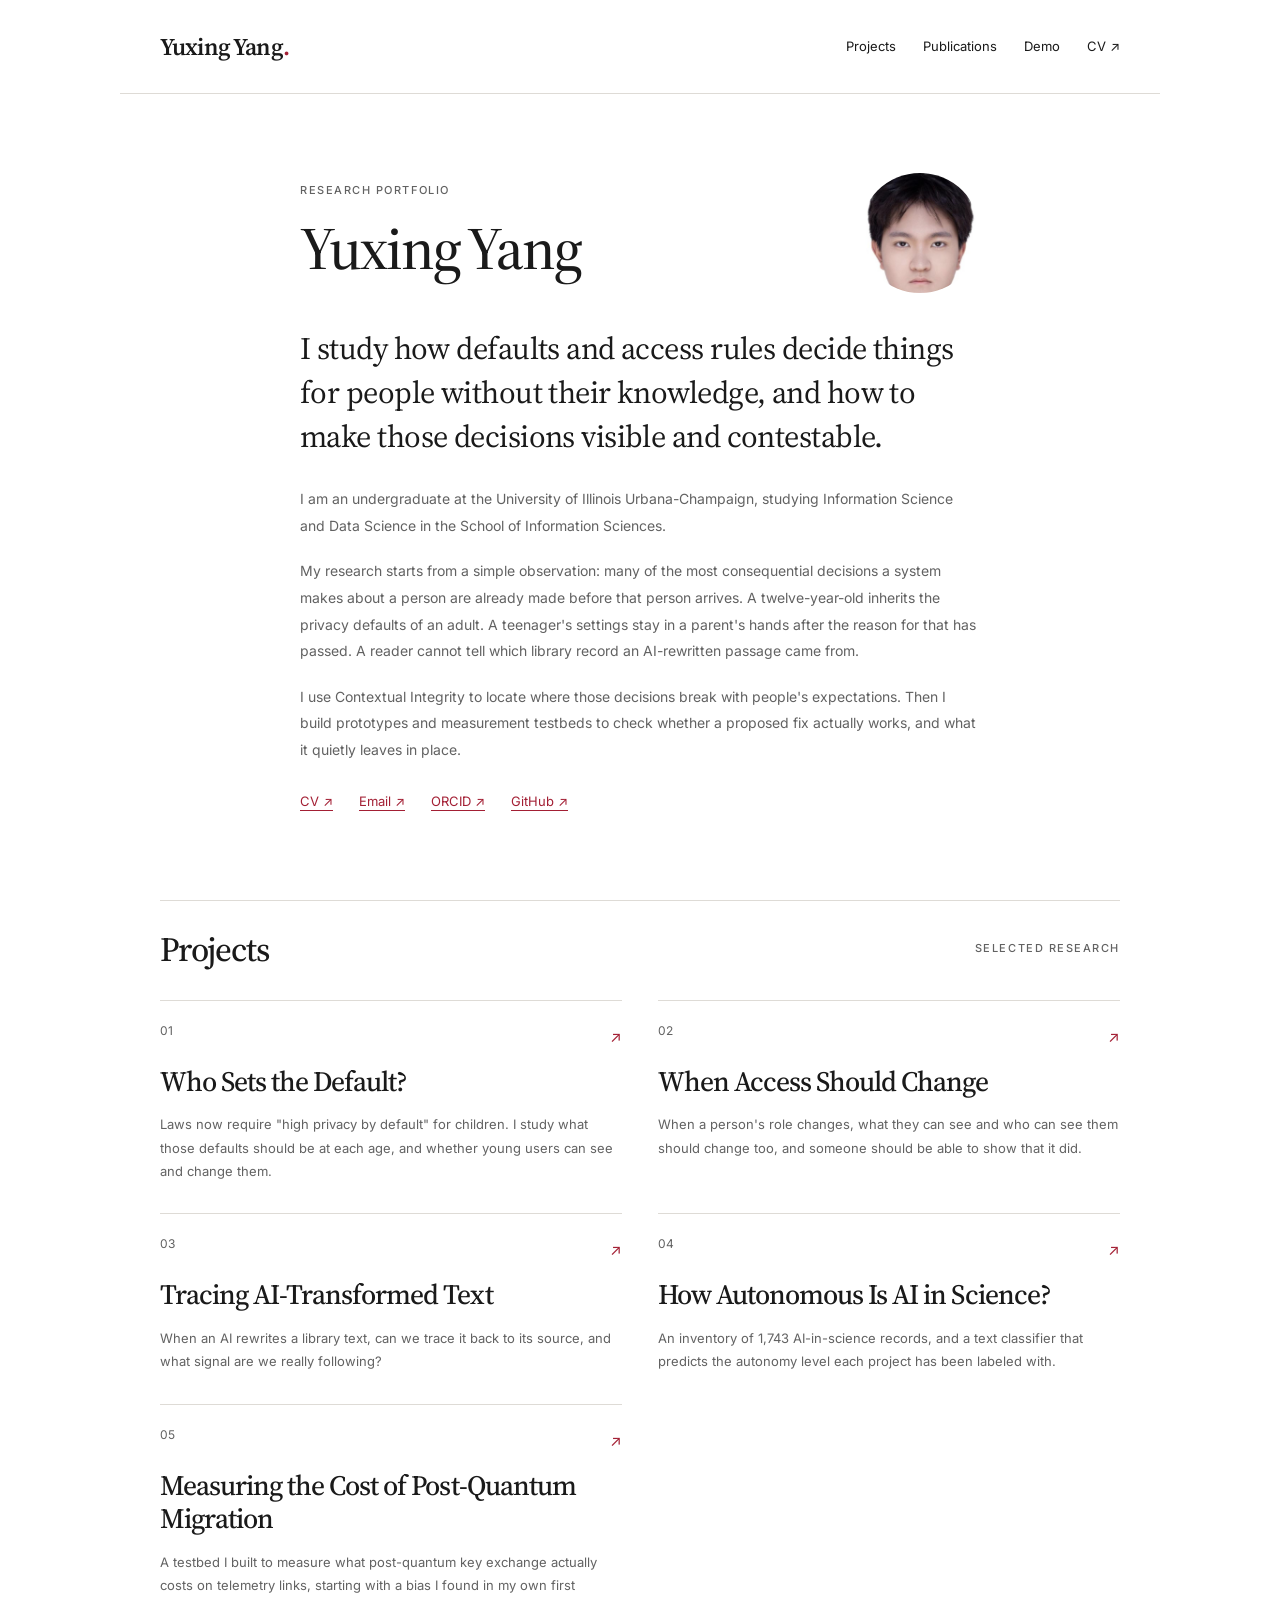
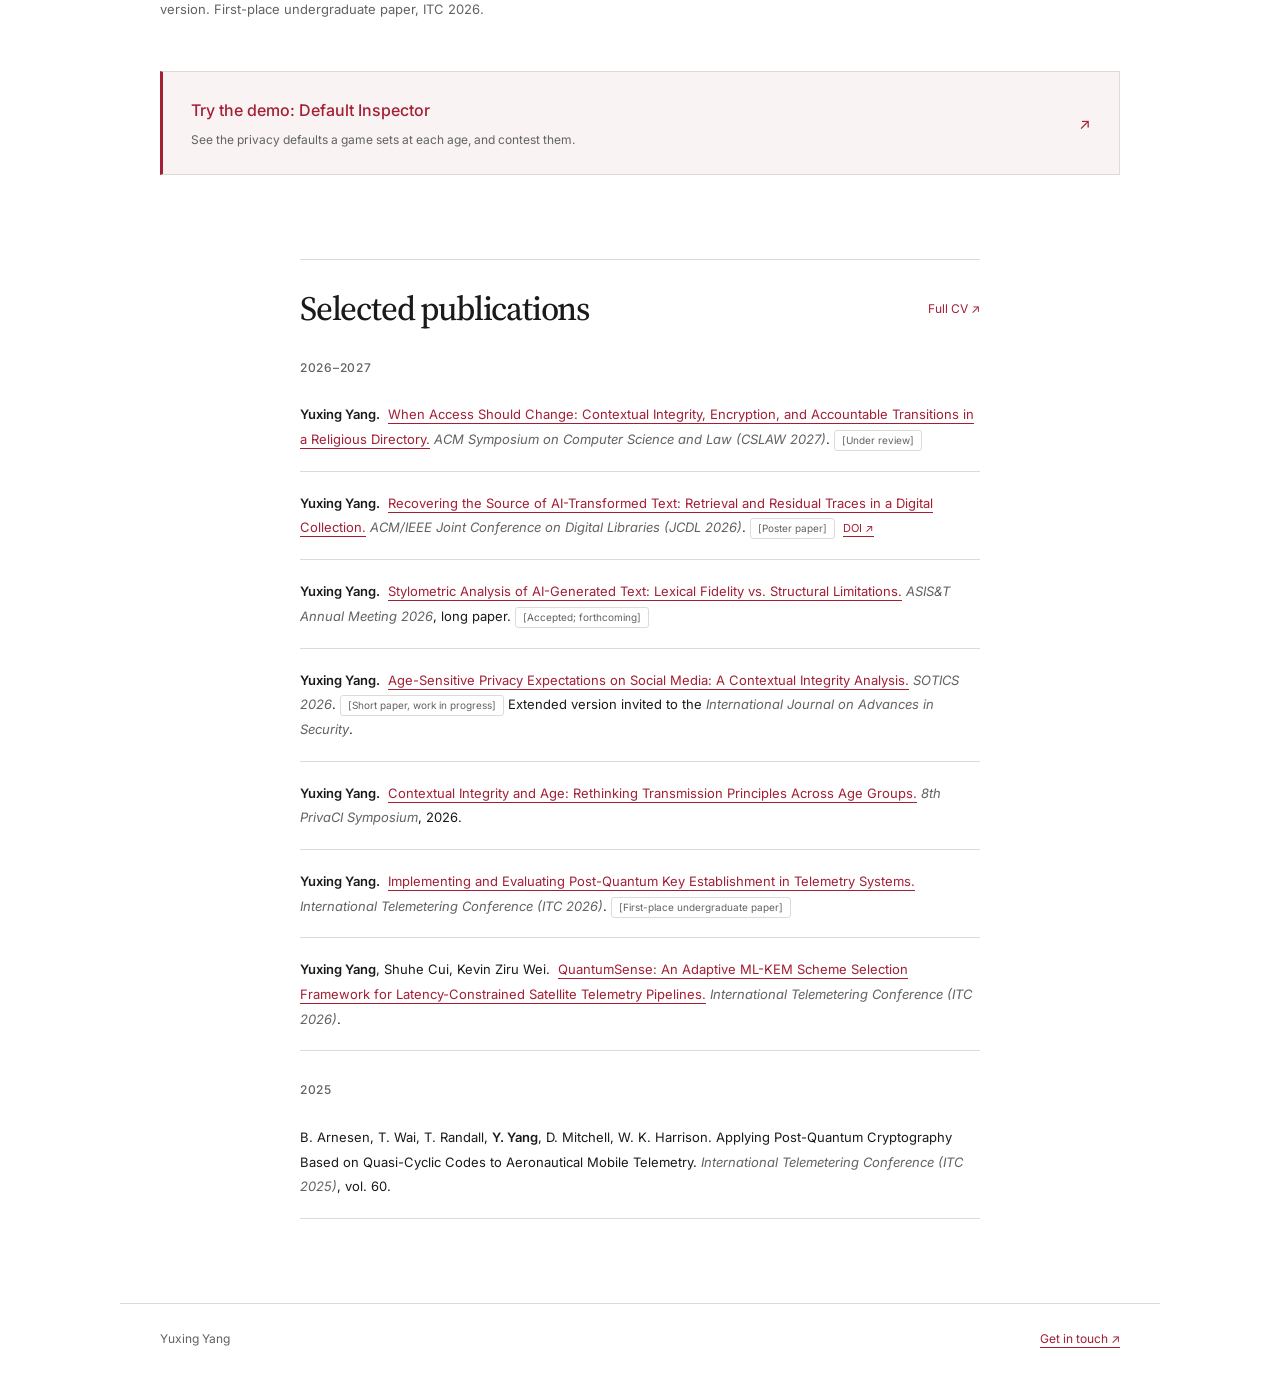
==== index.html @ e218827c "Publish Yuxing Yang research portfolio" ====
<!doctype html>
<html lang="en"><head><meta charset="utf-8"><meta name="viewport" content="width=device-width, initial-scale=1">
<title>Yuxing Yang · Research portfolio</title><meta name="description" content="I study how defaults and access rules decide things for people without their knowledge, and how to make those decisions visible and contestable."><meta name="color-scheme" content="light dark">
<meta property="og:title" content="Yuxing Yang · Research portfolio"><meta property="og:description" content="I study how defaults and access rules decide things for people without their knowledge, and how to make those decisions visible and contestable."><meta property="og:type" content="website"><meta property="og:image" content="https://elioyang.github.io/assets/img/headshot.jpg"><link rel="canonical" href="https://elioyang.github.io/">
<link rel="icon" href="/assets/img/favicon.svg" type="image/svg+xml"><link rel="preconnect" href="https://fonts.googleapis.com"><link rel="preconnect" href="https://fonts.gstatic.com" crossorigin>
<link href="https://fonts.googleapis.com/css2?family=Inter:wght@400;500;600;700&family=Source+Serif+4:ital,wght@0,400;0,500;0,600;1,400&display=swap" rel="stylesheet"><link rel="stylesheet" href="/assets/css/site.css"></head>
<body class=""><a class="skip" href="#main">Skip to content</a><header class="site-header"><a class="wordmark" href="/">Yuxing Yang<span class="name-dot" aria-hidden="true">.</span></a><nav aria-label="Main navigation"><a href="/#projects">Projects</a><a href="/#publications">Publications</a><a href="/demo/">Demo</a><a href="/assets/cv.pdf">CV ↗</a></nav></header><main id="main"><section class="intro-section"><div class="intro-top"><div><p class="eyebrow">Research portfolio</p><h1>Yuxing Yang</h1></div><img class="headshot" src="/assets/img/headshot.jpg" alt="Yuxing Yang" width="120" height="120"></div><p class="hero-statement">I study how defaults and access rules decide things for people without their knowledge, and how to make those decisions visible and contestable.</p><div class="intro-copy"><p>I am an undergraduate at the University of Illinois Urbana-Champaign, studying Information Science and Data Science in the School of Information Sciences.</p>
<p>My research starts from a simple observation: many of the most consequential decisions a system makes about a person are already made before that person arrives. A twelve-year-old inherits the privacy defaults of an adult. A teenager's settings stay in a parent's hands after the reason for that has passed. A reader cannot tell which library record an AI-rewritten passage came from.</p>
<p>I use Contextual Integrity to locate where those decisions break with people's expectations. Then I build prototypes and measurement testbeds to check whether a proposed fix actually works, and what it quietly leaves in place.</p></div><div class="profile-links"><a href="assets/cv.pdf">CV ↗</a><a href="mailto:yuxing.yang.gradapps@gmail.com">Email ↗</a><a href="https://orcid.org/0009-0000-5324-3581">ORCID ↗</a><a href="https://github.com/ElioYang">GitHub ↗</a></div></section><section class="projects-section" id="projects"><div class="section-heading"><h2>Projects</h2><span class="eyebrow">Selected research</span></div><div class="project-grid"><a class="project-card" href="/projects/defaults.html"><div class="card-top"><span class="project-number">01</span><span aria-hidden="true">↗</span></div><h3>Who Sets the Default?</h3><p>Laws now require "high privacy by default" for children. I study what those defaults should be at each age, and whether young users can see and change them.</p></a><a class="project-card" href="/projects/access.html"><div class="card-top"><span class="project-number">02</span><span aria-hidden="true">↗</span></div><h3>When Access Should Change</h3><p>When a person's role changes, what they can see and who can see them should change too, and someone should be able to show that it did.</p></a><a class="project-card" href="/projects/ai-text.html"><div class="card-top"><span class="project-number">03</span><span aria-hidden="true">↗</span></div><h3>Tracing AI-Transformed Text</h3><p>When an AI rewrites a library text, can we trace it back to its source, and what signal are we really following?</p></a><a class="project-card" href="/projects/ai-science.html"><div class="card-top"><span class="project-number">04</span><span aria-hidden="true">↗</span></div><h3>How Autonomous Is AI in Science?</h3><p>An inventory of 1,743 AI-in-science records, and a text classifier that predicts the autonomy level each project has been labeled with.</p></a><a class="project-card" href="/projects/pqc.html"><div class="card-top"><span class="project-number">05</span><span aria-hidden="true">↗</span></div><h3>Measuring the Cost of Post-Quantum Migration</h3><p>A testbed I built to measure what post-quantum key exchange actually costs on telemetry links, starting with a bias I found in my own first version. First-place undergraduate paper, ITC 2026.</p></a></div><a class="demo-callout" href="/demo/"><span><strong>Try the demo: Default Inspector</strong><small>See the privacy defaults a game sets at each age, and contest them.</small></span><span aria-hidden="true">↗</span></a></section><section class="publications-section" id="publications"><div class="section-heading"><h2>Selected publications</h2><a href="/assets/cv.pdf">Full CV ↗</a></div><h3 class="pub-year">2026–2027</h3><ul class="publication-list"><li class="publication"><strong>Yuxing Yang.</strong> <a href="/assets/papers/cslaw2027-when-access-should-change-preprint.pdf">When Access Should Change: Contextual Integrity, Encryption, and Accountable Transitions in a Religious Directory.</a> <em>ACM Symposium on Computer Science and Law (CSLAW 2027)</em>. <span class="pill">[Under review]</span></li><li class="publication"><strong>Yuxing Yang.</strong> <a href="/assets/papers/jcdl2026-source-recovery.pdf">Recovering the Source of AI-Transformed Text: Retrieval and Residual Traces in a Digital Collection.</a> <em>ACM/IEEE Joint Conference on Digital Libraries (JCDL 2026)</em>. <span class="pill">[Poster paper]</span> <a class="doi" href="https://doi.org/10.1145/3805696.3846479">DOI ↗</a></li><li class="publication"><strong>Yuxing Yang.</strong> <a href="/assets/papers/asist2026-stylometry.pdf">Stylometric Analysis of AI-Generated Text: Lexical Fidelity vs. Structural Limitations.</a> <em>ASIS&amp;T Annual Meeting 2026</em>, long paper. <span class="pill">[Accepted; forthcoming]</span></li><li class="publication"><strong>Yuxing Yang.</strong> <a href="/assets/papers/sotics2026-age-sensitive-privacy.pdf">Age-Sensitive Privacy Expectations on Social Media: A Contextual Integrity Analysis.</a> <em>SOTICS 2026</em>. <span class="pill">[Short paper, work in progress]</span> Extended version invited to the <em>International Journal on Advances in Security</em>.</li><li class="publication"><strong>Yuxing Yang.</strong> <a href="/assets/papers/privaci2026-ci-and-age.pdf">Contextual Integrity and Age: Rethinking Transmission Principles Across Age Groups.</a> <em>8th PrivaCI Symposium</em>, 2026.</li><li class="publication"><strong>Yuxing Yang.</strong> <a href="/assets/papers/itc2026-pq-key-establishment-testbed.pdf">Implementing and Evaluating Post-Quantum Key Establishment in Telemetry Systems.</a> <em>International Telemetering Conference (ITC 2026)</em>. <span class="pill">[First-place undergraduate paper]</span></li><li class="publication"><strong>Yuxing Yang</strong>, Shuhe Cui, Kevin Ziru Wei. <a href="/assets/papers/itc2026-quantumsense.pdf">QuantumSense: An Adaptive ML-KEM Scheme Selection Framework for Latency-Constrained Satellite Telemetry Pipelines.</a> <em>International Telemetering Conference (ITC 2026)</em>.</li></ul><h3 class="pub-year">2025</h3><ul class="publication-list"><li class="publication">B. Arnesen, T. Wai, T. Randall, <strong>Y. Yang</strong>, D. Mitchell, W. K. Harrison. Applying Post-Quantum Cryptography Based on Quasi-Cyclic Codes to Aeronautical Mobile Telemetry. <em>International Telemetering Conference (ITC 2025)</em>, vol. 60.</li></ul></section></main><footer class="site-footer"><span>Yuxing Yang</span><a href="mailto:yuxing.yang.gradapps@gmail.com">Get in touch ↗</a></footer></body></html>
---- assets/css/site.css ----
:root{--bg:#fff;--text:#1a1a1a;--accent:#a31f34;--muted:#626262;--series:#8a8a8a;--line:#dedbd6;--surface:#f8f7f5;--soft-accent:#faf3f4;--serif:'Source Serif 4',Georgia,serif;--sans:Inter,system-ui,sans-serif;color-scheme:light dark}
@media(prefers-color-scheme:dark){:root{--bg:#141414;--text:#e8e8e8;--accent:#e0636f;--muted:#aaa;--series:#8a8a8a;--line:#383838;--surface:#1d1d1d;--soft-accent:#281d20}}
*{box-sizing:border-box}html{scroll-behavior:smooth;scroll-padding-top:35px}body{margin:0;background:var(--bg);color:var(--text);font-family:var(--sans);font-size:15px;line-height:1.8;-webkit-font-smoothing:antialiased}a{color:var(--accent);text-decoration:none;text-underline-offset:4px}a:hover{text-decoration:underline}a:focus-visible,button:focus-visible,input:focus-visible,textarea:focus-visible,select:focus-visible{outline:3px solid var(--accent);outline-offset:4px}button,input,select,textarea{font:inherit}button{cursor:pointer}button:disabled{cursor:default;opacity:.65}img,svg{max-width:100%}h1,h2,h3,p{margin-top:0}h1,h2,h3{font-family:var(--serif);font-weight:500;line-height:1.2;letter-spacing:-.035em}h1{font-size:clamp(40px,6vw,60px)}h2{font-size:34px}h3{font-size:26px}p{margin-bottom:1.35em}.site-header,.site-footer{max-width:1040px;margin:auto;padding:25px 40px;display:flex;align-items:center;justify-content:space-between;gap:20px}.site-header{border-bottom:1px solid var(--line)}.wordmark{font-family:var(--serif);font-size:24px;font-weight:600;letter-spacing:-.035em;color:var(--text);white-space:nowrap}.name-dot{color:var(--accent)}nav{display:flex;gap:27px;font-size:13px}nav a{color:var(--text)}main{max-width:1040px;padding:0 40px;margin:auto}.intro-section{max-width:680px;margin:79px auto 86px}.intro-top{display:flex;align-items:center;justify-content:space-between;gap:24px;margin-bottom:33px}.intro-top h1{margin-bottom:0}.eyebrow{font:500 11px/1.6 var(--sans);letter-spacing:.14em;text-transform:uppercase;color:var(--muted)}.intro-top .eyebrow{margin-bottom:13px}.headshot{border-radius:50%;width:120px;height:120px;object-fit:cover;object-position:center}.hero-statement{font-family:var(--serif);font-size:clamp(24px,3.2vw,31px);line-height:1.42;letter-spacing:-.018em;margin-bottom:28px}.intro-copy{font-size:14px;color:var(--muted);line-height:1.9}.profile-links{display:flex;gap:26px;flex-wrap:wrap;font-size:13px;margin-top:27px}.section-heading{display:flex;align-items:center;justify-content:space-between;gap:15px;border-top:1px solid var(--line);padding-top:28px;margin-bottom:30px}.section-heading h2{margin:0}.section-heading>a{font-size:12px}.project-grid{display:grid;grid-template-columns:repeat(2,minmax(0,1fr));gap:0 36px}.project-card{border-top:1px solid var(--line);padding:22px 0 30px;color:var(--text)}.project-card:hover{text-decoration:none}.project-card:hover h3{color:var(--accent)}.project-card h3{font-size:28px;margin:15px 0;transition:color .15s}.project-card p{color:var(--muted);font-size:13px;line-height:1.8;margin-bottom:0}.card-top{display:flex;justify-content:space-between;color:var(--accent)}.project-number{font:12px var(--sans);color:var(--muted)}.project-grid .project-card:last-child{grid-column:1/-1;max-width:calc(50% - 18px)}.demo-callout{display:flex;align-items:center;justify-content:space-between;gap:20px;border:1px solid var(--line);border-left:3px solid var(--accent);padding:24px 28px;margin-top:20px;background:var(--soft-accent)}.demo-callout strong{font-size:16px;font-weight:500}.demo-callout small{display:block;color:var(--muted);font-size:12px;line-height:1.7;margin-top:5px}.demo-callout:hover{text-decoration:none;border-color:var(--accent)}.publications-section{max-width:680px;margin:84px auto}.pub-year{font-family:var(--sans);font-size:12px;letter-spacing:.06em;margin:32px 0 8px;color:var(--muted)}.publication-list{padding:0;margin:0;list-style:none}.publication{font-size:13px;line-height:1.9;padding:19px 0;border-bottom:1px solid var(--line)}.publication strong{font-weight:600}.publication a{margin-left:4px}.publication em{font-style:italic;color:var(--muted)}.pill{display:inline-block;font-size:10px;line-height:1.5;border:1px solid var(--line);padding:2px 7px;border-radius:3px;color:var(--muted);vertical-align:middle}.doi{white-space:nowrap;font-size:11px}.site-footer{border-top:1px solid var(--line);font-size:12px;color:var(--muted);margin-top:60px;padding-top:24px;padding-bottom:28px}.project-heading{max-width:680px;margin:64px auto 40px}.project-heading h1{font-size:clamp(35px,5vw,49px);margin:22px 0}.back{font-size:12px}.tagline{color:var(--muted);font-size:19px;line-height:1.65}.prose{max-width:680px;margin:50px auto 70px}.prose h2{font-size:27px;margin:40px 0 20px}.prose li{margin-bottom:14px;padding-left:3px}.prose ul{padding-left:20px}.bottom-back{display:inline-block;margin-top:35px}.project-page .demo-callout{max-width:680px;margin:40px auto}.research-figure{margin:40px auto 55px;max-width:860px;border-top:1px solid var(--line);border-bottom:1px solid var(--line);padding:25px 0}.research-figure svg{display:block;width:100%;height:auto;overflow:visible;font-family:var(--sans);font-size:12px;color:var(--muted)}.research-figure svg text{fill:var(--muted)}.research-figure svg .accent-label{fill:var(--accent)}figcaption{max-width:680px;margin:20px auto 0;font-size:12px;line-height:1.8;color:var(--muted)}figcaption .source{display:block;font-size:10px;margin-top:7px}.figure-title{font:500 14px var(--sans);letter-spacing:0;margin:0 0 24px}.timeline-ticks,.timeline-segments{display:grid;grid-template-columns:repeat(3,minmax(0,1fr));gap:20px}.timeline-ticks{grid-template-columns:repeat(4,minmax(0,1fr));gap:0;font-size:10px;margin-bottom:10px}.timeline-ticks span:last-child{text-align:right}.timeline-segment{border-top:3px solid var(--series);padding-top:14px}.timeline-segment:first-child{border-color:var(--accent)}.timeline-segment h3,.side-track h3{font-family:var(--sans);font-size:12px;line-height:1.5;letter-spacing:0}.timeline-segment p,.side-track p{font-size:11px;line-height:1.7}.timeline-segment .observation{color:var(--muted)}.side-tracks{display:grid;grid-template-columns:1fr 1fr;gap:20px;margin-top:15px}.side-track{border:1px dashed var(--line);padding:17px}.side-track p:last-child{margin:0;color:var(--muted)}.skip{position:fixed;top:-100px;left:16px;background:var(--bg);padding:10px;z-index:10}.skip:focus{top:10px}button{border:1px solid var(--line);border-radius:3px;background:var(--bg);color:var(--text);padding:8px 14px;font-size:12px;line-height:1.5}button:hover{border-color:var(--accent)}.primary{background:var(--accent);border-color:var(--accent);color:var(--bg)}.demo-page main{max-width:1200px}.demo-heading{padding:55px 0 28px;border-bottom:1px solid var(--line)}.demo-heading h1{font-size:44px;margin:0 0 17px}.demo-heading>p{max-width:650px;color:var(--muted);font-size:14px}.demo-controls{max-width:700px}.age-buttons{display:inline-flex;gap:3px;padding:3px;background:var(--surface);border:1px solid var(--line);border-radius:5px}.age-buttons button{border-color:transparent;background:transparent;min-width:85px}.age-buttons [aria-pressed=true]{color:var(--accent);background:var(--bg);border-color:var(--line)}.age-check,.flatten-explainer{font-size:11px;color:var(--muted);margin:11px 0}.flatten-label{display:flex;gap:9px;align-items:center;font-size:12px;margin-top:20px}.flatten-label input{accent-color:var(--accent);width:16px;height:16px}.demo-layout{display:grid;grid-template-columns:minmax(0,3fr) minmax(0,2fr);gap:30px;margin-top:30px}.setting-card{border:1px solid var(--line);border-radius:4px;padding:23px;margin-bottom:18px;overflow-wrap:anywhere}.setting-card.changed{border:2px solid var(--accent);padding:22px}.setting-card h2{font-family:var(--sans);font-size:13px;font-weight:500;line-height:1.6;letter-spacing:0;margin:0 0 9px}.setting-value{font-family:var(--serif);font-size:26px;line-height:1.25;margin-bottom:20px}.flow-strip{display:flex;gap:5px;flex-wrap:wrap;font-size:10px;line-height:1.7;margin-bottom:14px}.flow-chip{background:var(--surface);padding:5px 7px;border-radius:2px}.flow-chip small{display:block;color:var(--muted);font-size:9px;text-transform:uppercase;letter-spacing:.05em}.why,.parent-sees,.setting-status{font-size:11px;color:var(--muted);line-height:1.8}.changed-tag{color:var(--accent);margin-left:8px}.contest-panel{border-top:1px solid var(--line);padding-top:18px;margin-top:18px;font-size:12px}.contest-panel label{display:block;margin-bottom:12px}.contest-panel select,.contest-panel textarea{display:block;width:100%;max-width:100%;margin-top:6px;padding:9px;border:1px solid var(--line);border-radius:3px;background:var(--bg);color:var(--text);font-size:12px}.contest-panel textarea{min-height:84px;resize:vertical}.button-row{display:flex;gap:9px;flex-wrap:wrap}.notice-panel{background:var(--surface);padding:16px;margin-top:17px;font-size:12px}.notice-panel ul,.safeguards{padding-left:18px;font-size:11px}.record-panel{background:var(--surface);padding:24px;align-self:start;border-top:2px solid var(--text);overflow-wrap:anywhere}.record-heading{display:flex;justify-content:space-between;align-items:center;gap:10px}.record-heading h2{font-size:24px;margin:0}.text-button{border:0;background:transparent;color:var(--accent);padding:0;text-decoration:underline}.record-disclaimer{font-size:11px;color:var(--muted);margin:24px 0 0;line-height:1.8}.record-list{list-style:none;padding:0;margin:0}.record-entry{border-bottom:1px solid var(--line);padding:18px 0}.record-entry h3{font-family:var(--sans);font-size:12px;line-height:1.6;letter-spacing:0;margin:0 0 10px}.record-entry dl{font-size:10px;margin:0}.record-entry dt{color:var(--muted);margin-top:7px}.record-entry dd{margin-left:0}.record-empty{font-size:12px;color:var(--muted);padding-top:20px}.demo-footer{font-size:11px;color:var(--muted);max-width:680px;margin:40px 0;line-height:1.9}.demo-footer a{display:inline-block;margin-top:16px}.error-message{border-left:3px solid var(--accent);padding:16px}
@media(max-width:650px){.site-header,.site-footer{padding:20px 22px}.site-header{align-items:flex-start;flex-direction:column;gap:12px}nav{gap:24px;font-size:12px}main{padding:0 22px}.intro-section{margin:45px auto 55px}.intro-top{gap:14px;margin-bottom:26px}.intro-top h1{font-size:40px}.headshot{width:84px;height:84px}.eyebrow{font-size:10px}.hero-statement{font-size:25px}.intro-copy{font-size:13px}.profile-links{gap:23px}.section-heading{padding-top:23px}.section-heading h2{font-size:29px}.section-heading .eyebrow{font-size:9px}.project-grid{grid-template-columns:1fr}.project-grid .project-card:last-child{max-width:none;grid-column:auto}.project-card h3{font-size:27px}.project-card{padding:22px 0 27px}.demo-callout{padding:20px 17px;gap:10px}.demo-callout strong{font-size:14px}.publications-section{margin:55px auto}.publication{font-size:12px}.project-heading{margin-top:35px}.tagline{font-size:17px}.prose{font-size:14px;margin-top:35px}.research-figure svg{font-size:14px}.research-figure{padding:22px 0}.timeline-ticks{display:none}.timeline-segments{grid-template-columns:1fr;gap:12px}.timeline-segment{border-top:0;border-left:3px solid var(--series);padding:4px 0 4px 17px}.timeline-segment h3:before{content:attr(data-axis);display:block;color:var(--muted);font-size:10px;margin-bottom:7px}.timeline-segment p{font-size:12px}.side-tracks{grid-template-columns:1fr;gap:12px}.demo-heading{padding-top:35px}.demo-heading h1{font-size:36px}.demo-layout{grid-template-columns:1fr;gap:15px}.setting-card{padding:19px}.setting-card.changed{padding:18px}.record-panel{padding:20px}.record-entry dl{font-size:12px}.site-footer{font-size:11px}.demo-footer{font-size:11px}.flow-strip{gap:4px}.age-buttons button{min-width:80px}}
.publication a,.prose li a{text-decoration:underline}.chart-data{font-size:12px;margin:18px 0;color:var(--muted)}.chart-data summary{cursor:pointer;color:var(--accent)}.chart-data table{border-collapse:collapse;width:100%;font-size:11px;margin-top:12px;table-layout:fixed}.chart-data th,.chart-data td{text-align:left;padding:8px 5px;border-bottom:1px solid var(--line);overflow-wrap:anywhere}.chart-data th:first-child{width:30%}
@media(prefers-reduced-motion:reduce){html{scroll-behavior:auto}*{transition:none!important}}
/* Revision v2: aligned timeline, readable chart labels, explicit request state. */
.timeline-axis{position:relative;height:65px;margin:0 0 0}.timeline-axis svg{height:24px;width:100%;overflow:visible}.timeline-tick{position:absolute;top:30px;font-size:10px;line-height:1.5;white-space:nowrap;transform:translateX(-50%)}.timeline-tick:nth-of-type(1){transform:none}.timeline-tick:last-child{transform:translateX(-100%)}.timeline-grid{display:grid;grid-template-columns:repeat(3,minmax(0,1fr));gap:0}.timeline-grid .timeline-segment{padding:15px 18px 0 0;margin:0;border-top:3px solid var(--series)}.timeline-grid .timeline-segment:first-child{border-color:var(--accent)}.timeline-grid .timeline-segment:last-child{padding-right:0}.mobile-axis{display:none}.basis-detail{font-size:11px;margin:12px 0}.basis-detail summary{cursor:pointer;width:fit-content;display:list-item;margin-left:12px}.basis-explanation{padding:10px;background:var(--surface);margin-top:8px}.request-id{font-size:10px;color:var(--muted);margin:0 0 6px}.record-actions{margin-top:14px;align-items:center}.form-error{font-size:12px;color:var(--accent)}.notice-panel>p:first-child{font-weight:600}.research-figure .chart-canvas svg{font-size:12px}.record-panel{position:static}.profile-links a,.site-footer a{text-decoration:underline}
@media(max-width:650px){.timeline-axis{display:none}.timeline-grid{grid-template-columns:1fr;gap:14px}.timeline-grid .timeline-segment{border-top:0;border-left:3px solid var(--series);padding:0 0 0 16px}.mobile-axis{display:block;font-size:11px;color:var(--muted);margin-bottom:8px}.publications-section .section-heading{align-items:flex-start}.publications-section .section-heading h2{font-size:27px}.publications-section .section-heading>a{white-space:nowrap}.timeline-grid .timeline-segment h3:before{content:none}}
.skip:not(:focus){clip-path:inset(50%);width:1px;height:1px;padding:0;overflow:hidden;white-space:nowrap}
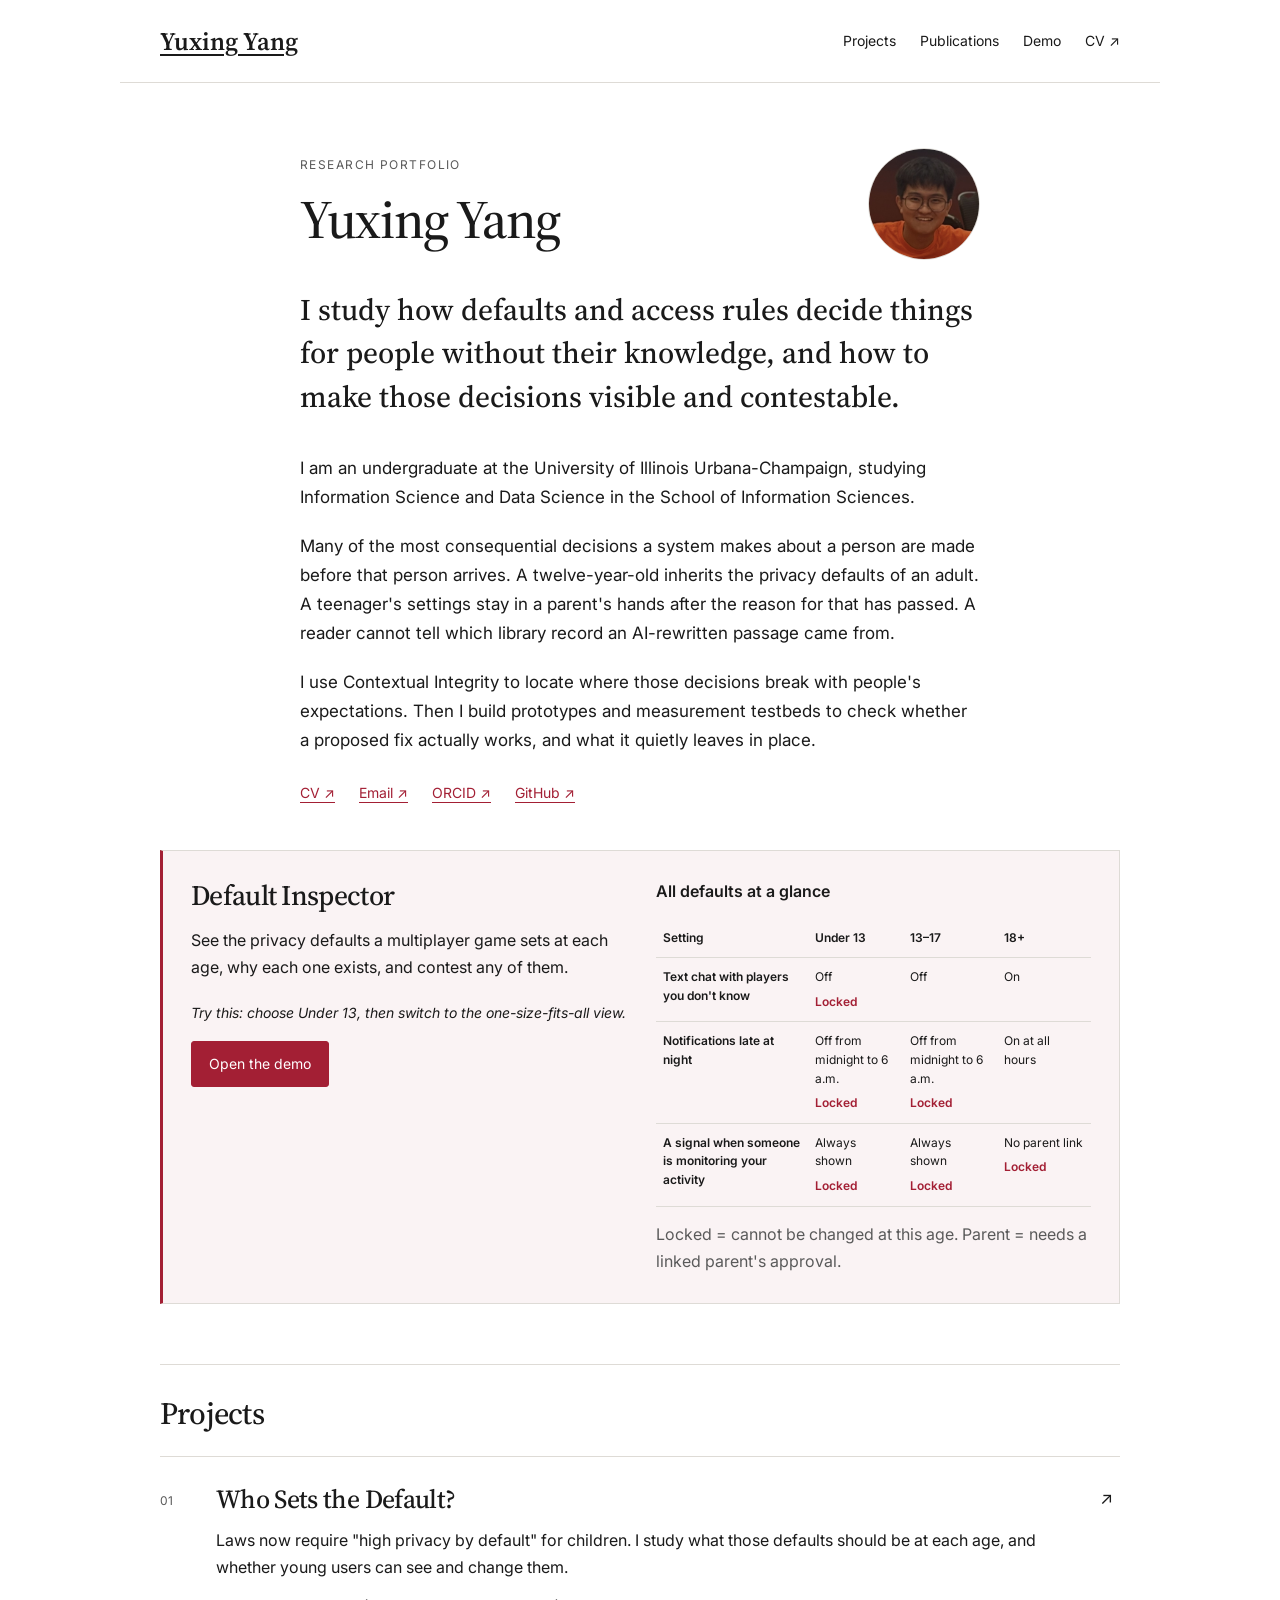
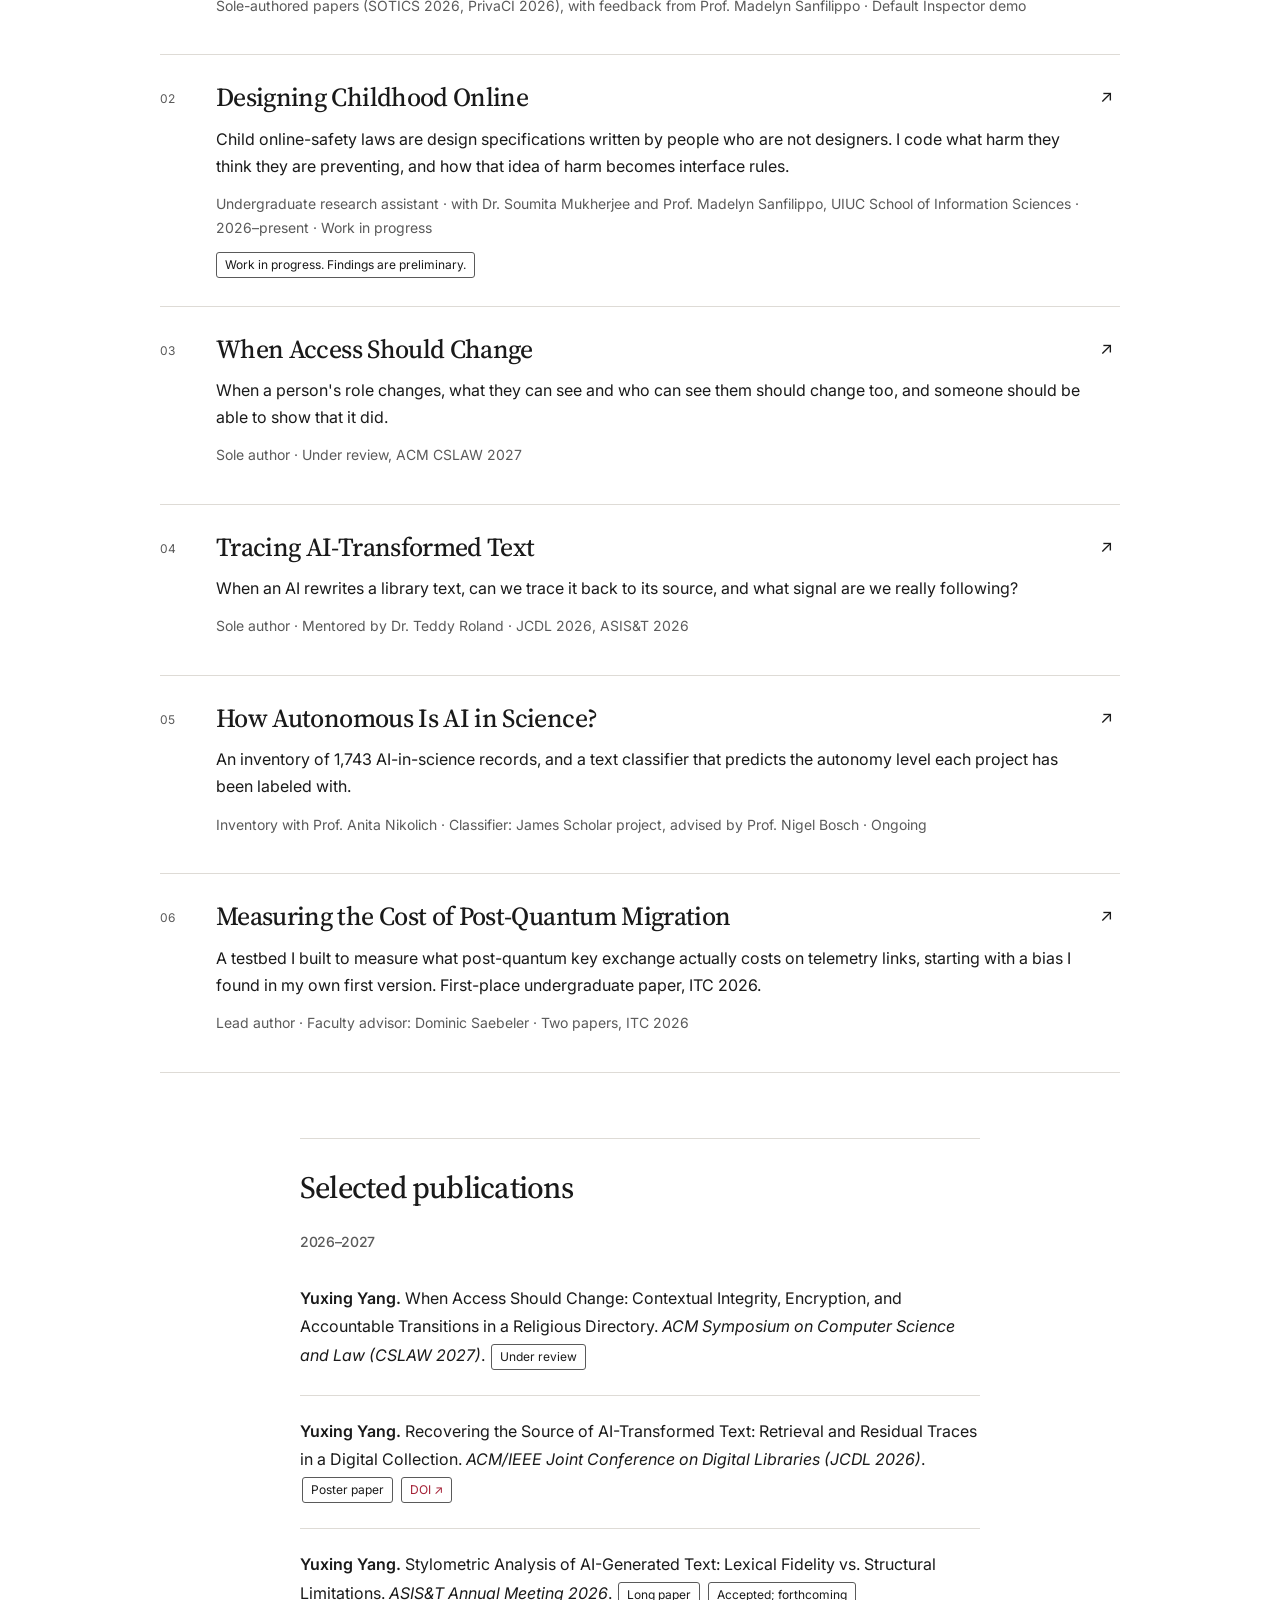
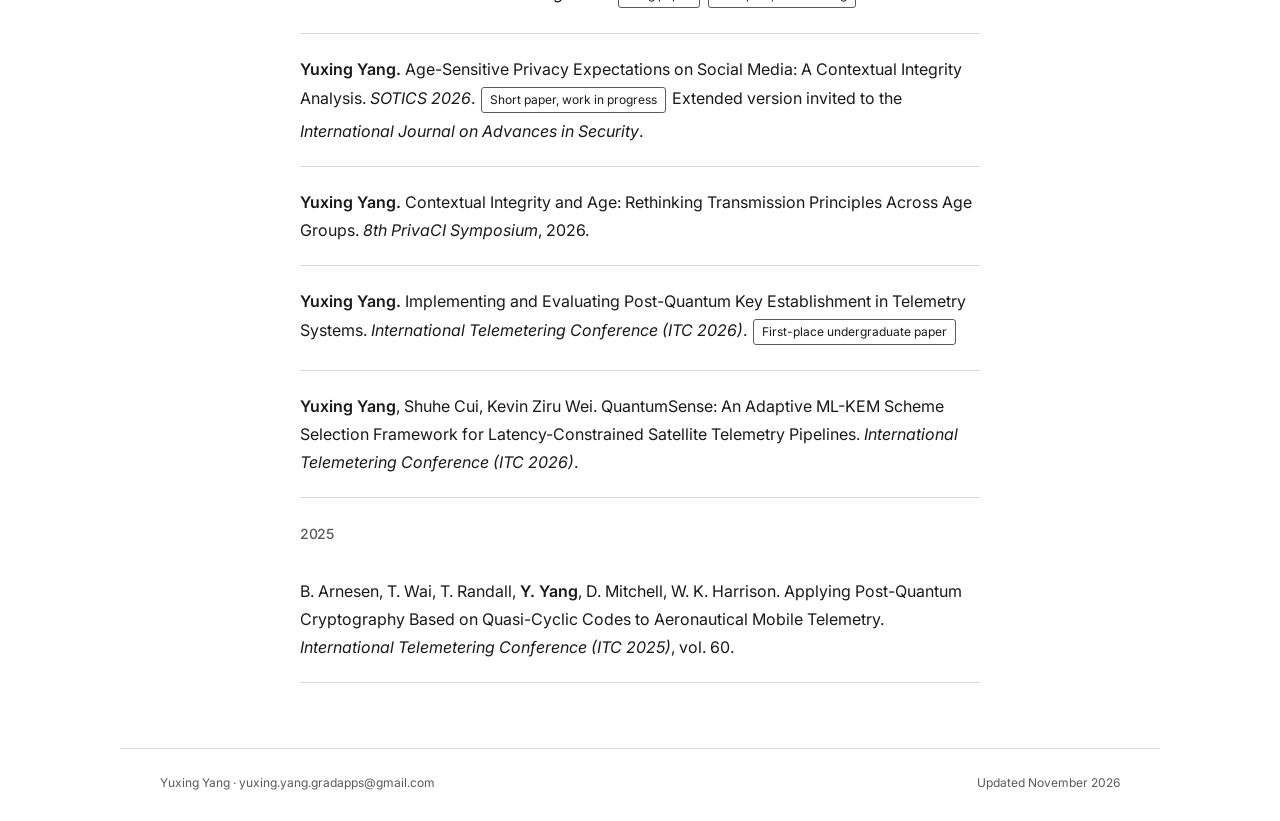
==== commit d0671d88: "Update portfolio to v4 with preliminary design-code findings and heatmap" ====
--- a/index.html
+++ b/index.html
@@ -1,9 +1,3 @@
 <!doctype html>
-<html lang="en"><head><meta charset="utf-8"><meta name="viewport" content="width=device-width, initial-scale=1">
-<title>Yuxing Yang · Research portfolio</title><meta name="description" content="I study how defaults and access rules decide things for people without their knowledge, and how to make those decisions visible and contestable."><meta name="color-scheme" content="light dark">
-<meta property="og:title" content="Yuxing Yang · Research portfolio"><meta property="og:description" content="I study how defaults and access rules decide things for people without their knowledge, and how to make those decisions visible and contestable."><meta property="og:type" content="website"><meta property="og:image" content="https://elioyang.github.io/assets/img/headshot.jpg"><link rel="canonical" href="https://elioyang.github.io/">
-<link rel="icon" href="/assets/img/favicon.svg" type="image/svg+xml"><link rel="preconnect" href="https://fonts.googleapis.com"><link rel="preconnect" href="https://fonts.gstatic.com" crossorigin>
-<link href="https://fonts.googleapis.com/css2?family=Inter:wght@400;500;600;700&family=Source+Serif+4:ital,wght@0,400;0,500;0,600;1,400&display=swap" rel="stylesheet"><link rel="stylesheet" href="/assets/css/site.css"></head>
-<body class=""><a class="skip" href="#main">Skip to content</a><header class="site-header"><a class="wordmark" href="/">Yuxing Yang<span class="name-dot" aria-hidden="true">.</span></a><nav aria-label="Main navigation"><a href="/#projects">Projects</a><a href="/#publications">Publications</a><a href="/demo/">Demo</a><a href="/assets/cv.pdf">CV ↗</a></nav></header><main id="main"><section class="intro-section"><div class="intro-top"><div><p class="eyebrow">Research portfolio</p><h1>Yuxing Yang</h1></div><img class="headshot" src="/assets/img/headshot.jpg" alt="Yuxing Yang" width="120" height="120"></div><p class="hero-statement">I study how defaults and access rules decide things for people without their knowledge, and how to make those decisions visible and contestable.</p><div class="intro-copy"><p>I am an undergraduate at the University of Illinois Urbana-Champaign, studying Information Science and Data Science in the School of Information Sciences.</p>
-<p>My research starts from a simple observation: many of the most consequential decisions a system makes about a person are already made before that person arrives. A twelve-year-old inherits the privacy defaults of an adult. A teenager's settings stay in a parent's hands after the reason for that has passed. A reader cannot tell which library record an AI-rewritten passage came from.</p>
-<p>I use Contextual Integrity to locate where those decisions break with people's expectations. Then I build prototypes and measurement testbeds to check whether a proposed fix actually works, and what it quietly leaves in place.</p></div><div class="profile-links"><a href="assets/cv.pdf">CV ↗</a><a href="mailto:yuxing.yang.gradapps@gmail.com">Email ↗</a><a href="https://orcid.org/0009-0000-5324-3581">ORCID ↗</a><a href="https://github.com/ElioYang">GitHub ↗</a></div></section><section class="projects-section" id="projects"><div class="section-heading"><h2>Projects</h2><span class="eyebrow">Selected research</span></div><div class="project-grid"><a class="project-card" href="/projects/defaults.html"><div class="card-top"><span class="project-number">01</span><span aria-hidden="true">↗</span></div><h3>Who Sets the Default?</h3><p>Laws now require "high privacy by default" for children. I study what those defaults should be at each age, and whether young users can see and change them.</p></a><a class="project-card" href="/projects/access.html"><div class="card-top"><span class="project-number">02</span><span aria-hidden="true">↗</span></div><h3>When Access Should Change</h3><p>When a person's role changes, what they can see and who can see them should change too, and someone should be able to show that it did.</p></a><a class="project-card" href="/projects/ai-text.html"><div class="card-top"><span class="project-number">03</span><span aria-hidden="true">↗</span></div><h3>Tracing AI-Transformed Text</h3><p>When an AI rewrites a library text, can we trace it back to its source, and what signal are we really following?</p></a><a class="project-card" href="/projects/ai-science.html"><div class="card-top"><span class="project-number">04</span><span aria-hidden="true">↗</span></div><h3>How Autonomous Is AI in Science?</h3><p>An inventory of 1,743 AI-in-science records, and a text classifier that predicts the autonomy level each project has been labeled with.</p></a><a class="project-card" href="/projects/pqc.html"><div class="card-top"><span class="project-number">05</span><span aria-hidden="true">↗</span></div><h3>Measuring the Cost of Post-Quantum Migration</h3><p>A testbed I built to measure what post-quantum key exchange actually costs on telemetry links, starting with a bias I found in my own first version. First-place undergraduate paper, ITC 2026.</p></a></div><a class="demo-callout" href="/demo/"><span><strong>Try the demo: Default Inspector</strong><small>See the privacy defaults a game sets at each age, and contest them.</small></span><span aria-hidden="true">↗</span></a></section><section class="publications-section" id="publications"><div class="section-heading"><h2>Selected publications</h2><a href="/assets/cv.pdf">Full CV ↗</a></div><h3 class="pub-year">2026–2027</h3><ul class="publication-list"><li class="publication"><strong>Yuxing Yang.</strong> <a href="/assets/papers/cslaw2027-when-access-should-change-preprint.pdf">When Access Should Change: Contextual Integrity, Encryption, and Accountable Transitions in a Religious Directory.</a> <em>ACM Symposium on Computer Science and Law (CSLAW 2027)</em>. <span class="pill">[Under review]</span></li><li class="publication"><strong>Yuxing Yang.</strong> <a href="/assets/papers/jcdl2026-source-recovery.pdf">Recovering the Source of AI-Transformed Text: Retrieval and Residual Traces in a Digital Collection.</a> <em>ACM/IEEE Joint Conference on Digital Libraries (JCDL 2026)</em>. <span class="pill">[Poster paper]</span> <a class="doi" href="https://doi.org/10.1145/3805696.3846479">DOI ↗</a></li><li class="publication"><strong>Yuxing Yang.</strong> <a href="/assets/papers/asist2026-stylometry.pdf">Stylometric Analysis of AI-Generated Text: Lexical Fidelity vs. Structural Limitations.</a> <em>ASIS&amp;T Annual Meeting 2026</em>, long paper. <span class="pill">[Accepted; forthcoming]</span></li><li class="publication"><strong>Yuxing Yang.</strong> <a href="/assets/papers/sotics2026-age-sensitive-privacy.pdf">Age-Sensitive Privacy Expectations on Social Media: A Contextual Integrity Analysis.</a> <em>SOTICS 2026</em>. <span class="pill">[Short paper, work in progress]</span> Extended version invited to the <em>International Journal on Advances in Security</em>.</li><li class="publication"><strong>Yuxing Yang.</strong> <a href="/assets/papers/privaci2026-ci-and-age.pdf">Contextual Integrity and Age: Rethinking Transmission Principles Across Age Groups.</a> <em>8th PrivaCI Symposium</em>, 2026.</li><li class="publication"><strong>Yuxing Yang.</strong> <a href="/assets/papers/itc2026-pq-key-establishment-testbed.pdf">Implementing and Evaluating Post-Quantum Key Establishment in Telemetry Systems.</a> <em>International Telemetering Conference (ITC 2026)</em>. <span class="pill">[First-place undergraduate paper]</span></li><li class="publication"><strong>Yuxing Yang</strong>, Shuhe Cui, Kevin Ziru Wei. <a href="/assets/papers/itc2026-quantumsense.pdf">QuantumSense: An Adaptive ML-KEM Scheme Selection Framework for Latency-Constrained Satellite Telemetry Pipelines.</a> <em>International Telemetering Conference (ITC 2026)</em>.</li></ul><h3 class="pub-year">2025</h3><ul class="publication-list"><li class="publication">B. Arnesen, T. Wai, T. Randall, <strong>Y. Yang</strong>, D. Mitchell, W. K. Harrison. Applying Post-Quantum Cryptography Based on Quasi-Cyclic Codes to Aeronautical Mobile Telemetry. <em>International Telemetering Conference (ITC 2025)</em>, vol. 60.</li></ul></section></main><footer class="site-footer"><span>Yuxing Yang</span><a href="mailto:yuxing.yang.gradapps@gmail.com">Get in touch ↗</a></footer></body></html>
+<html lang="en"><head><meta charset="utf-8"><meta name="viewport" content="width=device-width, initial-scale=1"><title>Yuxing Yang · Research portfolio</title><meta name="description" content="I study how defaults and access rules decide things for people without their knowledge, and how to make those decisions visible and contestable."><meta property="og:title" content="Yuxing Yang · Research portfolio"><meta property="og:description" content="I study how defaults and access rules decide things for people without their knowledge, and how to make those decisions visible and contestable."><meta property="og:type" content="website"><meta property="og:image" content="https://elioyang.github.io/assets/img/headshot.jpg"><link rel="canonical" href="https://elioyang.github.io/"><meta name="theme-color" content="#ffffff" media="(prefers-color-scheme: light)"><meta name="theme-color" content="#141414" media="(prefers-color-scheme: dark)"><meta name="color-scheme" content="light dark"><link rel="icon" href="/assets/img/favicon.svg" type="image/svg+xml"><link rel="preconnect" href="https://fonts.googleapis.com"><link rel="preconnect" href="https://fonts.gstatic.com" crossorigin><link href="https://fonts.googleapis.com/css2?family=Inter:wght@400;500;600;700&family=Source+Serif+4:ital,wght@0,400;0,500;0,600;1,400&display=swap" rel="stylesheet"><link rel="stylesheet" href="/assets/css/site.css"><script src="/assets/js/shared.js" defer></script><script src="/assets/js/charts.js" defer></script></head>
+<body class=""><a class="skip" href="#main">Skip to content</a><header class="site-header"><a class="wordmark" href="/" aria-current="page">Yuxing Yang</a><nav aria-label="Main navigation"><a href="/#projects" >Projects</a><a href="/#publications">Publications</a><a href="/demo/" >Demo</a><a href="/assets/cv.pdf">CV ↗</a></nav></header><main id="main"><section class="intro-section"><div class="intro-top"><div><p class="eyebrow">Research portfolio</p><h1>Yuxing Yang</h1></div><img class="headshot" src="/assets/img/headshot.jpg" alt="Yuxing Yang" width="112" height="112"></div><p class="hero-statement">I study how defaults and access rules decide things for people without their knowledge, and how to make those decisions visible and contestable.</p><div class="intro-copy"><p>I am an undergraduate at the University of Illinois Urbana-Champaign, studying Information Science and Data Science in the School of Information Sciences.</p><p>Many of the most consequential decisions a system makes about a person are made before that person arrives. A twelve-year-old inherits the privacy defaults of an adult. A teenager's settings stay in a parent's hands after the reason for that has passed. A reader cannot tell which library record an AI-rewritten passage came from.</p><p>I use Contextual Integrity to locate where those decisions break with people's expectations. Then I build prototypes and measurement testbeds to check whether a proposed fix actually works, and what it quietly leaves in place.</p></div><div class="profile-links"><a href="assets/cv.pdf">CV ↗</a><a href="mailto:yuxing.yang.gradapps@gmail.com">Email ↗</a><a href="https://orcid.org/0009-0000-5324-3581">ORCID ↗</a><a href="https://github.com/ElioYang">GitHub ↗</a></div></section><section class="demo-panel"><div><h2>Default Inspector</h2><p>See the privacy defaults a multiplayer game sets at each age, why each one exists, and contest any of them.</p><p class="try-line"><em>Try this: choose Under 13, then switch to the one-size-fits-all view.</em></p><a class="primary button" href="/demo/">Open the demo</a></div><div class="mini-matrix" data-overview="mini"></div></section><section id="projects" class="projects-section"><h2>Projects</h2><div class="project-list"><a class="project-row" href="/projects/defaults.html"><span class="project-number">01</span><div><h3>Who Sets the Default?</h3><p>Laws now require "high privacy by default" for children. I study what those defaults should be at each age, and whether young users can see and change them.</p><p class="meta-line">Sole-authored papers (SOTICS 2026, PrivaCI 2026), with feedback from Prof. Madelyn Sanfilippo · Default Inspector demo</p></div><span aria-hidden="true">↗</span></a><a class="project-row" href="/projects/design-codes.html"><span class="project-number">02</span><div><h3>Designing Childhood Online</h3><p>Child online-safety laws are design specifications written by people who are not designers. I code what harm they think they are preventing, and how that idea of harm becomes interface rules.</p><p class="meta-line">Undergraduate research assistant · with Dr. Soumita Mukherjee and Prof. Madelyn Sanfilippo, UIUC School of Information Sciences · 2026–present · Work in progress</p><span class="pill">Work in progress. Findings are preliminary.</span></div><span aria-hidden="true">↗</span></a><a class="project-row" href="/projects/access.html"><span class="project-number">03</span><div><h3>When Access Should Change</h3><p>When a person's role changes, what they can see and who can see them should change too, and someone should be able to show that it did.</p><p class="meta-line">Sole author · Under review, ACM CSLAW 2027</p></div><span aria-hidden="true">↗</span></a><a class="project-row" href="/projects/ai-text.html"><span class="project-number">04</span><div><h3>Tracing AI-Transformed Text</h3><p>When an AI rewrites a library text, can we trace it back to its source, and what signal are we really following?</p><p class="meta-line">Sole author · Mentored by Dr. Teddy Roland · JCDL 2026, ASIS&amp;T 2026</p></div><span aria-hidden="true">↗</span></a><a class="project-row" href="/projects/ai-science.html"><span class="project-number">05</span><div><h3>How Autonomous Is AI in Science?</h3><p>An inventory of 1,743 AI-in-science records, and a text classifier that predicts the autonomy level each project has been labeled with.</p><p class="meta-line">Inventory with Prof. Anita Nikolich · Classifier: James Scholar project, advised by Prof. Nigel Bosch · Ongoing</p></div><span aria-hidden="true">↗</span></a><a class="project-row" href="/projects/pqc.html"><span class="project-number">06</span><div><h3>Measuring the Cost of Post-Quantum Migration</h3><p>A testbed I built to measure what post-quantum key exchange actually costs on telemetry links, starting with a bias I found in my own first version. First-place undergraduate paper, ITC 2026.</p><p class="meta-line">Lead author · Faculty advisor: Dominic Saebeler · Two papers, ITC 2026</p></div><span aria-hidden="true">↗</span></a></div></section><section id="publications" class="publications-section"><h2>Selected publications</h2><h3 class="pub-year">2026–2027</h3><ul class="publication-list"><li class="publication"><strong>Yuxing Yang.</strong> <a class="publication-title" href="/assets/papers/cslaw2027-when-access-should-change-preprint.pdf">When Access Should Change: Contextual Integrity, Encryption, and Accountable Transitions in a Religious Directory.</a> <em>ACM Symposium on Computer Science and Law (CSLAW 2027)</em>. <span class="pill">Under review</span></li><li class="publication"><strong>Yuxing Yang.</strong> <a class="publication-title" href="/assets/papers/jcdl2026-source-recovery.pdf">Recovering the Source of AI-Transformed Text: Retrieval and Residual Traces in a Digital Collection.</a> <em>ACM/IEEE Joint Conference on Digital Libraries (JCDL 2026)</em>. <span class="pill">Poster paper</span> <a class="pill doi" href="https://doi.org/10.1145/3805696.3846479">DOI ↗</a></li><li class="publication"><strong>Yuxing Yang.</strong> <a class="publication-title" href="/assets/papers/asist2026-stylometry.pdf">Stylometric Analysis of AI-Generated Text: Lexical Fidelity vs. Structural Limitations.</a> <em>ASIS&amp;T Annual Meeting 2026</em>. <span class="pill">Long paper</span> <span class="pill">Accepted; forthcoming</span></li><li class="publication"><strong>Yuxing Yang.</strong> <a class="publication-title" href="/assets/papers/sotics2026-age-sensitive-privacy.pdf">Age-Sensitive Privacy Expectations on Social Media: A Contextual Integrity Analysis.</a> <em>SOTICS 2026</em>. <span class="pill">Short paper, work in progress</span> Extended version invited to the <em>International Journal on Advances in Security</em>.</li><li class="publication"><strong>Yuxing Yang.</strong> <a class="publication-title" href="/assets/papers/privaci2026-ci-and-age.pdf">Contextual Integrity and Age: Rethinking Transmission Principles Across Age Groups.</a> <em>8th PrivaCI Symposium</em>, 2026.</li><li class="publication"><strong>Yuxing Yang.</strong> <a class="publication-title" href="/assets/papers/itc2026-pq-key-establishment-testbed.pdf">Implementing and Evaluating Post-Quantum Key Establishment in Telemetry Systems.</a> <em>International Telemetering Conference (ITC 2026)</em>. <span class="pill">First-place undergraduate paper</span></li><li class="publication"><strong>Yuxing Yang</strong>, Shuhe Cui, Kevin Ziru Wei. <a class="publication-title" href="/assets/papers/itc2026-quantumsense.pdf">QuantumSense: An Adaptive ML-KEM Scheme Selection Framework for Latency-Constrained Satellite Telemetry Pipelines.</a> <em>International Telemetering Conference (ITC 2026)</em>.</li></ul><h3 class="pub-year">2025</h3><ul class="publication-list"><li class="publication">B. Arnesen, T. Wai, T. Randall, <strong>Y. Yang</strong>, D. Mitchell, W. K. Harrison. Applying Post-Quantum Cryptography Based on Quasi-Cyclic Codes to Aeronautical Mobile Telemetry. <em>International Telemetering Conference (ITC 2025)</em>, vol. 60.</li></ul></section></main><footer class="site-footer"><a href="mailto:yuxing.yang.gradapps@gmail.com">Yuxing Yang · yuxing.yang.gradapps@gmail.com</a><span>Updated November 2026</span></footer></body></html>
--- a/assets/css/site.css
+++ b/assets/css/site.css
@@ -1,10 +1,6 @@
-:root{--bg:#fff;--text:#1a1a1a;--accent:#a31f34;--muted:#626262;--series:#8a8a8a;--line:#dedbd6;--surface:#f8f7f5;--soft-accent:#faf3f4;--serif:'Source Serif 4',Georgia,serif;--sans:Inter,system-ui,sans-serif;color-scheme:light dark}
-@media(prefers-color-scheme:dark){:root{--bg:#141414;--text:#e8e8e8;--accent:#e0636f;--muted:#aaa;--series:#8a8a8a;--line:#383838;--surface:#1d1d1d;--soft-accent:#281d20}}
-*{box-sizing:border-box}html{scroll-behavior:smooth;scroll-padding-top:35px}body{margin:0;background:var(--bg);color:var(--text);font-family:var(--sans);font-size:15px;line-height:1.8;-webkit-font-smoothing:antialiased}a{color:var(--accent);text-decoration:none;text-underline-offset:4px}a:hover{text-decoration:underline}a:focus-visible,button:focus-visible,input:focus-visible,textarea:focus-visible,select:focus-visible{outline:3px solid var(--accent);outline-offset:4px}button,input,select,textarea{font:inherit}button{cursor:pointer}button:disabled{cursor:default;opacity:.65}img,svg{max-width:100%}h1,h2,h3,p{margin-top:0}h1,h2,h3{font-family:var(--serif);font-weight:500;line-height:1.2;letter-spacing:-.035em}h1{font-size:clamp(40px,6vw,60px)}h2{font-size:34px}h3{font-size:26px}p{margin-bottom:1.35em}.site-header,.site-footer{max-width:1040px;margin:auto;padding:25px 40px;display:flex;align-items:center;justify-content:space-between;gap:20px}.site-header{border-bottom:1px solid var(--line)}.wordmark{font-family:var(--serif);font-size:24px;font-weight:600;letter-spacing:-.035em;color:var(--text);white-space:nowrap}.name-dot{color:var(--accent)}nav{display:flex;gap:27px;font-size:13px}nav a{color:var(--text)}main{max-width:1040px;padding:0 40px;margin:auto}.intro-section{max-width:680px;margin:79px auto 86px}.intro-top{display:flex;align-items:center;justify-content:space-between;gap:24px;margin-bottom:33px}.intro-top h1{margin-bottom:0}.eyebrow{font:500 11px/1.6 var(--sans);letter-spacing:.14em;text-transform:uppercase;color:var(--muted)}.intro-top .eyebrow{margin-bottom:13px}.headshot{border-radius:50%;width:120px;height:120px;object-fit:cover;object-position:center}.hero-statement{font-family:var(--serif);font-size:clamp(24px,3.2vw,31px);line-height:1.42;letter-spacing:-.018em;margin-bottom:28px}.intro-copy{font-size:14px;color:var(--muted);line-height:1.9}.profile-links{display:flex;gap:26px;flex-wrap:wrap;font-size:13px;margin-top:27px}.section-heading{display:flex;align-items:center;justify-content:space-between;gap:15px;border-top:1px solid var(--line);padding-top:28px;margin-bottom:30px}.section-heading h2{margin:0}.section-heading>a{font-size:12px}.project-grid{display:grid;grid-template-columns:repeat(2,minmax(0,1fr));gap:0 36px}.project-card{border-top:1px solid var(--line);padding:22px 0 30px;color:var(--text)}.project-card:hover{text-decoration:none}.project-card:hover h3{color:var(--accent)}.project-card h3{font-size:28px;margin:15px 0;transition:color .15s}.project-card p{color:var(--muted);font-size:13px;line-height:1.8;margin-bottom:0}.card-top{display:flex;justify-content:space-between;color:var(--accent)}.project-number{font:12px var(--sans);color:var(--muted)}.project-grid .project-card:last-child{grid-column:1/-1;max-width:calc(50% - 18px)}.demo-callout{display:flex;align-items:center;justify-content:space-between;gap:20px;border:1px solid var(--line);border-left:3px solid var(--accent);padding:24px 28px;margin-top:20px;background:var(--soft-accent)}.demo-callout strong{font-size:16px;font-weight:500}.demo-callout small{display:block;color:var(--muted);font-size:12px;line-height:1.7;margin-top:5px}.demo-callout:hover{text-decoration:none;border-color:var(--accent)}.publications-section{max-width:680px;margin:84px auto}.pub-year{font-family:var(--sans);font-size:12px;letter-spacing:.06em;margin:32px 0 8px;color:var(--muted)}.publication-list{padding:0;margin:0;list-style:none}.publication{font-size:13px;line-height:1.9;padding:19px 0;border-bottom:1px solid var(--line)}.publication strong{font-weight:600}.publication a{margin-left:4px}.publication em{font-style:italic;color:var(--muted)}.pill{display:inline-block;font-size:10px;line-height:1.5;border:1px solid var(--line);padding:2px 7px;border-radius:3px;color:var(--muted);vertical-align:middle}.doi{white-space:nowrap;font-size:11px}.site-footer{border-top:1px solid var(--line);font-size:12px;color:var(--muted);margin-top:60px;padding-top:24px;padding-bottom:28px}.project-heading{max-width:680px;margin:64px auto 40px}.project-heading h1{font-size:clamp(35px,5vw,49px);margin:22px 0}.back{font-size:12px}.tagline{color:var(--muted);font-size:19px;line-height:1.65}.prose{max-width:680px;margin:50px auto 70px}.prose h2{font-size:27px;margin:40px 0 20px}.prose li{margin-bottom:14px;padding-left:3px}.prose ul{padding-left:20px}.bottom-back{display:inline-block;margin-top:35px}.project-page .demo-callout{max-width:680px;margin:40px auto}.research-figure{margin:40px auto 55px;max-width:860px;border-top:1px solid var(--line);border-bottom:1px solid var(--line);padding:25px 0}.research-figure svg{display:block;width:100%;height:auto;overflow:visible;font-family:var(--sans);font-size:12px;color:var(--muted)}.research-figure svg text{fill:var(--muted)}.research-figure svg .accent-label{fill:var(--accent)}figcaption{max-width:680px;margin:20px auto 0;font-size:12px;line-height:1.8;color:var(--muted)}figcaption .source{display:block;font-size:10px;margin-top:7px}.figure-title{font:500 14px var(--sans);letter-spacing:0;margin:0 0 24px}.timeline-ticks,.timeline-segments{display:grid;grid-template-columns:repeat(3,minmax(0,1fr));gap:20px}.timeline-ticks{grid-template-columns:repeat(4,minmax(0,1fr));gap:0;font-size:10px;margin-bottom:10px}.timeline-ticks span:last-child{text-align:right}.timeline-segment{border-top:3px solid var(--series);padding-top:14px}.timeline-segment:first-child{border-color:var(--accent)}.timeline-segment h3,.side-track h3{font-family:var(--sans);font-size:12px;line-height:1.5;letter-spacing:0}.timeline-segment p,.side-track p{font-size:11px;line-height:1.7}.timeline-segment .observation{color:var(--muted)}.side-tracks{display:grid;grid-template-columns:1fr 1fr;gap:20px;margin-top:15px}.side-track{border:1px dashed var(--line);padding:17px}.side-track p:last-child{margin:0;color:var(--muted)}.skip{position:fixed;top:-100px;left:16px;background:var(--bg);padding:10px;z-index:10}.skip:focus{top:10px}button{border:1px solid var(--line);border-radius:3px;background:var(--bg);color:var(--text);padding:8px 14px;font-size:12px;line-height:1.5}button:hover{border-color:var(--accent)}.primary{background:var(--accent);border-color:var(--accent);color:var(--bg)}.demo-page main{max-width:1200px}.demo-heading{padding:55px 0 28px;border-bottom:1px solid var(--line)}.demo-heading h1{font-size:44px;margin:0 0 17px}.demo-heading>p{max-width:650px;color:var(--muted);font-size:14px}.demo-controls{max-width:700px}.age-buttons{display:inline-flex;gap:3px;padding:3px;background:var(--surface);border:1px solid var(--line);border-radius:5px}.age-buttons button{border-color:transparent;background:transparent;min-width:85px}.age-buttons [aria-pressed=true]{color:var(--accent);background:var(--bg);border-color:var(--line)}.age-check,.flatten-explainer{font-size:11px;color:var(--muted);margin:11px 0}.flatten-label{display:flex;gap:9px;align-items:center;font-size:12px;margin-top:20px}.flatten-label input{accent-color:var(--accent);width:16px;height:16px}.demo-layout{display:grid;grid-template-columns:minmax(0,3fr) minmax(0,2fr);gap:30px;margin-top:30px}.setting-card{border:1px solid var(--line);border-radius:4px;padding:23px;margin-bottom:18px;overflow-wrap:anywhere}.setting-card.changed{border:2px solid var(--accent);padding:22px}.setting-card h2{font-family:var(--sans);font-size:13px;font-weight:500;line-height:1.6;letter-spacing:0;margin:0 0 9px}.setting-value{font-family:var(--serif);font-size:26px;line-height:1.25;margin-bottom:20px}.flow-strip{display:flex;gap:5px;flex-wrap:wrap;font-size:10px;line-height:1.7;margin-bottom:14px}.flow-chip{background:var(--surface);padding:5px 7px;border-radius:2px}.flow-chip small{display:block;color:var(--muted);font-size:9px;text-transform:uppercase;letter-spacing:.05em}.why,.parent-sees,.setting-status{font-size:11px;color:var(--muted);line-height:1.8}.changed-tag{color:var(--accent);margin-left:8px}.contest-panel{border-top:1px solid var(--line);padding-top:18px;margin-top:18px;font-size:12px}.contest-panel label{display:block;margin-bottom:12px}.contest-panel select,.contest-panel textarea{display:block;width:100%;max-width:100%;margin-top:6px;padding:9px;border:1px solid var(--line);border-radius:3px;background:var(--bg);color:var(--text);font-size:12px}.contest-panel textarea{min-height:84px;resize:vertical}.button-row{display:flex;gap:9px;flex-wrap:wrap}.notice-panel{background:var(--surface);padding:16px;margin-top:17px;font-size:12px}.notice-panel ul,.safeguards{padding-left:18px;font-size:11px}.record-panel{background:var(--surface);padding:24px;align-self:start;border-top:2px solid var(--text);overflow-wrap:anywhere}.record-heading{display:flex;justify-content:space-between;align-items:center;gap:10px}.record-heading h2{font-size:24px;margin:0}.text-button{border:0;background:transparent;color:var(--accent);padding:0;text-decoration:underline}.record-disclaimer{font-size:11px;color:var(--muted);margin:24px 0 0;line-height:1.8}.record-list{list-style:none;padding:0;margin:0}.record-entry{border-bottom:1px solid var(--line);padding:18px 0}.record-entry h3{font-family:var(--sans);font-size:12px;line-height:1.6;letter-spacing:0;margin:0 0 10px}.record-entry dl{font-size:10px;margin:0}.record-entry dt{color:var(--muted);margin-top:7px}.record-entry dd{margin-left:0}.record-empty{font-size:12px;color:var(--muted);padding-top:20px}.demo-footer{font-size:11px;color:var(--muted);max-width:680px;margin:40px 0;line-height:1.9}.demo-footer a{display:inline-block;margin-top:16px}.error-message{border-left:3px solid var(--accent);padding:16px}
-@media(max-width:650px){.site-header,.site-footer{padding:20px 22px}.site-header{align-items:flex-start;flex-direction:column;gap:12px}nav{gap:24px;font-size:12px}main{padding:0 22px}.intro-section{margin:45px auto 55px}.intro-top{gap:14px;margin-bottom:26px}.intro-top h1{font-size:40px}.headshot{width:84px;height:84px}.eyebrow{font-size:10px}.hero-statement{font-size:25px}.intro-copy{font-size:13px}.profile-links{gap:23px}.section-heading{padding-top:23px}.section-heading h2{font-size:29px}.section-heading .eyebrow{font-size:9px}.project-grid{grid-template-columns:1fr}.project-grid .project-card:last-child{max-width:none;grid-column:auto}.project-card h3{font-size:27px}.project-card{padding:22px 0 27px}.demo-callout{padding:20px 17px;gap:10px}.demo-callout strong{font-size:14px}.publications-section{margin:55px auto}.publication{font-size:12px}.project-heading{margin-top:35px}.tagline{font-size:17px}.prose{font-size:14px;margin-top:35px}.research-figure svg{font-size:14px}.research-figure{padding:22px 0}.timeline-ticks{display:none}.timeline-segments{grid-template-columns:1fr;gap:12px}.timeline-segment{border-top:0;border-left:3px solid var(--series);padding:4px 0 4px 17px}.timeline-segment h3:before{content:attr(data-axis);display:block;color:var(--muted);font-size:10px;margin-bottom:7px}.timeline-segment p{font-size:12px}.side-tracks{grid-template-columns:1fr;gap:12px}.demo-heading{padding-top:35px}.demo-heading h1{font-size:36px}.demo-layout{grid-template-columns:1fr;gap:15px}.setting-card{padding:19px}.setting-card.changed{padding:18px}.record-panel{padding:20px}.record-entry dl{font-size:12px}.site-footer{font-size:11px}.demo-footer{font-size:11px}.flow-strip{gap:4px}.age-buttons button{min-width:80px}}
-.publication a,.prose li a{text-decoration:underline}.chart-data{font-size:12px;margin:18px 0;color:var(--muted)}.chart-data summary{cursor:pointer;color:var(--accent)}.chart-data table{border-collapse:collapse;width:100%;font-size:11px;margin-top:12px;table-layout:fixed}.chart-data th,.chart-data td{text-align:left;padding:8px 5px;border-bottom:1px solid var(--line);overflow-wrap:anywhere}.chart-data th:first-child{width:30%}
-@media(prefers-reduced-motion:reduce){html{scroll-behavior:auto}*{transition:none!important}}
-/* Revision v2: aligned timeline, readable chart labels, explicit request state. */
-.timeline-axis{position:relative;height:65px;margin:0 0 0}.timeline-axis svg{height:24px;width:100%;overflow:visible}.timeline-tick{position:absolute;top:30px;font-size:10px;line-height:1.5;white-space:nowrap;transform:translateX(-50%)}.timeline-tick:nth-of-type(1){transform:none}.timeline-tick:last-child{transform:translateX(-100%)}.timeline-grid{display:grid;grid-template-columns:repeat(3,minmax(0,1fr));gap:0}.timeline-grid .timeline-segment{padding:15px 18px 0 0;margin:0;border-top:3px solid var(--series)}.timeline-grid .timeline-segment:first-child{border-color:var(--accent)}.timeline-grid .timeline-segment:last-child{padding-right:0}.mobile-axis{display:none}.basis-detail{font-size:11px;margin:12px 0}.basis-detail summary{cursor:pointer;width:fit-content;display:list-item;margin-left:12px}.basis-explanation{padding:10px;background:var(--surface);margin-top:8px}.request-id{font-size:10px;color:var(--muted);margin:0 0 6px}.record-actions{margin-top:14px;align-items:center}.form-error{font-size:12px;color:var(--accent)}.notice-panel>p:first-child{font-weight:600}.research-figure .chart-canvas svg{font-size:12px}.record-panel{position:static}.profile-links a,.site-footer a{text-decoration:underline}
-@media(max-width:650px){.timeline-axis{display:none}.timeline-grid{grid-template-columns:1fr;gap:14px}.timeline-grid .timeline-segment{border-top:0;border-left:3px solid var(--series);padding:0 0 0 16px}.mobile-axis{display:block;font-size:11px;color:var(--muted);margin-bottom:8px}.publications-section .section-heading{align-items:flex-start}.publications-section .section-heading h2{font-size:27px}.publications-section .section-heading>a{white-space:nowrap}.timeline-grid .timeline-segment h3:before{content:none}}
-.skip:not(:focus){clip-path:inset(50%);width:1px;height:1px;padding:0;overflow:hidden;white-space:nowrap}
+:root{--bg:#fff;--text:#1a1a1a;--muted:#5a5a5a;--line:#dedbd6;--surface:#f8f7f5;--accent:#a31f34;--soft-accent:#faf3f4;--chart-neutral:#666;--serif:'Source Serif 4',Georgia,serif;--sans:Inter,system-ui,sans-serif;color-scheme:light dark}
+@media(prefers-color-scheme:dark){:root{--bg:#141414;--text:#e8e8e8;--muted:#a8a8a8;--line:#383838;--surface:#1d1d1d;--accent:#e0636f;--soft-accent:#281d20;--chart-neutral:#aaa}}
+*{box-sizing:border-box}html{scroll-padding-top:24px}body{margin:0;background:var(--bg);color:var(--text);font:17px/1.7 var(--sans);-webkit-font-smoothing:antialiased}a{color:var(--accent);text-decoration:none;text-underline-offset:4px}a:hover{text-decoration:underline}button,input,select,textarea{font:inherit}button{cursor:pointer}button,a,input,textarea,select,summary{touch-action:manipulation}button:disabled{cursor:default}a:focus-visible,button:focus-visible,input:focus-visible,select:focus-visible,textarea:focus-visible,summary:focus-visible{outline:3px solid var(--accent);outline-offset:4px}button{border:1px solid var(--muted);border-radius:3px;background:var(--bg);color:var(--text);padding:9px 13px;font-size:14px;line-height:1.5}button:hover{border-color:var(--accent)}img,svg{max-width:100%}h1,h2,h3,p{margin-top:0}h1,h2,h3{font-family:var(--serif);font-weight:500;letter-spacing:-.025em;line-height:1.2}h1{font-size:clamp(36px,5vw,54px);margin-bottom:22px}h2{font-size:31px;margin-bottom:24px}h3{font-size:26px}p{margin-bottom:1.2em}.site-header,main,.site-footer{max-width:1040px;padding-left:40px;padding-right:40px;margin-left:auto;margin-right:auto}.site-header{display:flex;justify-content:space-between;align-items:center;gap:24px;padding-top:25px;padding-bottom:24px;border-bottom:1px solid var(--line)}.wordmark{font:600 25px/1.3 var(--serif);color:var(--text);white-space:nowrap}nav{display:flex;gap:24px;font-size:14px}nav a{color:var(--text)}[aria-current=page]{text-decoration:underline}.site-footer{display:flex;justify-content:space-between;gap:20px;flex-wrap:wrap;border-top:1px solid var(--line);padding-top:24px;padding-bottom:28px;margin-top:64px;font-size:12px;color:var(--muted)}.site-footer a{color:var(--muted);overflow-wrap:anywhere}.intro-section{max-width:680px;margin:65px auto 45px}.intro-top{display:flex;justify-content:space-between;align-items:center;gap:24px;margin-bottom:28px}.intro-top h1{margin:0}.eyebrow{font-size:12px;color:var(--muted);text-transform:uppercase;letter-spacing:.12em;margin-bottom:12px}.headshot{border-radius:50%;border:1px solid var(--line);width:112px;height:112px;object-fit:cover}.hero-statement{font:500 clamp(25px,3vw,30px)/1.45 var(--serif)}.intro-copy{font-size:17px;color:var(--text)}.profile-links{display:flex;gap:24px;flex-wrap:wrap;font-size:14px;margin-top:26px}.profile-links a{text-decoration:underline}.demo-panel{display:grid;grid-template-columns:minmax(0,1fr) minmax(0,1fr);gap:30px;background:var(--soft-accent);border:1px solid var(--line);border-left:3px solid var(--accent);padding:28px;margin:35px 0 60px}.demo-panel h2{font-size:28px;margin-bottom:15px}.demo-panel p{font-size:16px}.demo-panel .try-line{font-size:14px}.primary{background:var(--accent);color:var(--bg);border:1px solid var(--accent)}.button{display:inline-block;padding:10px 17px;font-size:14px;border-radius:3px}.demo-panel.compact{display:block;max-width:680px;margin:25px auto 45px}.demo-panel.compact h2{font-size:25px}.projects-section>h2,.publications-section>h2{border-top:1px solid var(--line);padding-top:30px}.project-list{border-bottom:1px solid var(--line)}.project-row{display:grid;grid-template-columns:38px minmax(0,1fr) 20px;gap:18px;padding:27px 0;border-top:1px solid var(--line);color:var(--text)}.project-row:hover{text-decoration:none}.project-row:hover h3{text-decoration:underline;text-decoration-color:var(--accent)}.project-row h3{font-size:26px;margin:0 0 12px}.project-row p{font-size:16px;color:var(--text);margin-bottom:12px}.project-row .meta-line{font-size:14px;color:var(--muted);margin:0 0 10px}.project-number{font-size:12px;color:var(--muted);padding-top:7px}.pill{display:inline-block;border:1px solid var(--muted);border-radius:3px;padding:3px 8px;font:400 12px/1.5 var(--sans);color:var(--text);vertical-align:middle}.publications-section{max-width:680px;margin:65px auto}.pub-year{font:500 14px/1.6 var(--sans);color:var(--muted);margin:25px 0 10px}.publication-list{list-style:none;padding:0;margin:0}.publication{font-size:16px;padding:21px 0;border-bottom:1px solid var(--line);line-height:1.75}.publication a.publication-title{color:var(--text)}.publication strong{font-weight:600}.publication .pill{margin:4px 2px}.doi{color:var(--accent)}.project-heading{max-width:680px;margin:48px auto 35px}.back{font-size:14px}.project-heading h1{margin:22px 0}.tagline{font-size:19px;color:var(--muted);line-height:1.6;margin-bottom:12px}.meta-line{font-size:14px;color:var(--muted);margin:12px 0}.status-badge{margin-top:5px}.prose-section{max-width:680px;margin:40px auto;font-size:17px;color:var(--text)}.prose-section h2{font-size:29px;margin-bottom:22px}.prose-section ul{padding-left:22px}.prose-section li{padding-left:3px;margin-bottom:16px}.prose-section li a{text-decoration:underline}.method-tags{display:flex;gap:9px;flex-wrap:wrap}.method-tags .pill{font-size:14px}.bottom-back{margin-top:50px}.research-figure{max-width:860px;margin:40px auto;border-top:1px solid var(--line);border-bottom:1px solid var(--line);padding:24px 0}.figure-title{font:500 16px/1.6 var(--sans);color:var(--text);letter-spacing:0;margin:0 0 18px}.figure-subtitle{font-size:14px;color:var(--text)}figcaption{font-size:12px;line-height:1.7;color:var(--muted);margin-top:16px;max-width:none}.source,.value-note{display:block;margin-top:8px}.chart-data{font-size:12px;margin:10px 0 0;color:var(--text)}summary{cursor:pointer;width:fit-content;color:var(--accent)}table{border-collapse:collapse;width:100%;table-layout:fixed;text-align:left;font-size:12px;line-height:1.55}th,td{border-bottom:1px solid var(--line);padding:9px 6px;vertical-align:top;overflow-wrap:anywhere}th{font-weight:600}thead{color:var(--text)}.chart-data table{margin-top:14px}.chart-canvas svg{display:block;width:100%;height:auto;overflow:visible;font:12px var(--sans);color:var(--text)}.chart-canvas svg text{fill:var(--text)}.chart-canvas svg .accent-label{fill:var(--accent)}.mapping-head{display:grid;grid-template-columns:1fr 1fr .7fr;gap:28px;font-size:12px;border-bottom:1px solid var(--muted);padding:8px 0}.mapping-row{display:grid;grid-template-columns:1fr 18px 1fr .7fr;gap:12px;padding:16px 0;border-bottom:1px solid var(--line);font-size:14px}.mapping-row p{margin:0}.map-arrow{color:var(--accent)}.heatmap{font-size:12px;margin:0}.heatmap thead th{vertical-align:bottom;hyphens:auto}.heatmap th:first-child{width:22%}.heatmap td{background:color-mix(in srgb,var(--accent) var(--share),var(--bg));text-align:center;vertical-align:middle;border:1px solid var(--line);font-variant-numeric:tabular-nums;color:var(--text)}.heatmap .heat-n{display:block;font-weight:400}.heatmap th,.heatmap td{padding:11px 4px}.pipeline{display:grid;grid-template-columns:repeat(4,minmax(0,1fr) 17px) minmax(0,1fr);gap:6px;align-items:center}.pipeline-step{align-self:stretch;border:1px solid var(--muted);padding:12px;display:flex;flex-direction:column;gap:10px;font-size:12px;overflow-wrap:anywhere}.pipeline-step strong{font-size:16px;line-height:1.5}.pipeline-step .step-label{color:var(--muted);font-size:12px}.pending{border-style:dashed}.step-arrow{font-size:16px;color:var(--chart-neutral)}.timeline-axis{height:95px;position:relative}.timeline-axis svg{display:block;width:100%;height:24px;overflow:visible}.timeline-axis line{stroke-width:3}.neutral-stroke{stroke:var(--chart-neutral)}.accent-stroke{stroke:var(--accent)}.timeline-axis circle{fill:var(--chart-neutral)}.timeline-tick{position:absolute;top:34px;max-width:190px;line-height:1.4;font-size:12px;transform:translateX(-50%);text-align:center}.timeline-tick:nth-of-type(1){transform:none;text-align:left}.timeline-tick:last-child{transform:translateX(-100%);text-align:right}.timeline-grid{display:grid;grid-template-columns:repeat(3,minmax(0,1fr))}.timeline-segment{border-top:3px solid var(--chart-neutral);padding:15px 15px 0 0;font-size:14px}.timeline-segment.closed{border-color:var(--accent)}.timeline-segment h3,.side-tracks h3{font:600 14px/1.5 var(--sans);letter-spacing:0;margin:0 0 14px}.timeline-segment .pill{margin-bottom:14px}.side-tracks{display:grid;grid-template-columns:1fr 1fr;gap:18px;margin-top:22px}.side-tracks section{border:1px dashed var(--muted);padding:18px;font-size:14px}.side-tracks p:last-child{margin-bottom:0}.mobile-axis{display:none}.award-photo{max-width:360px;margin:35px auto}.award-photo img{display:block;width:100%;height:auto}.award-photo figcaption{margin-top:10px}.skip{position:fixed;left:12px;top:12px;background:var(--bg);padding:8px;z-index:30;font-size:14px}.skip:not(:focus){clip-path:inset(50%);width:1px;height:1px;overflow:hidden;padding:0;white-space:nowrap}.demo-heading{padding:45px 0 25px}.demo-heading h1{font-size:44px}.demo-heading p{max-width:680px}.demo-heading .try-line{font-size:16px}.demo-controls{margin-top:24px}.segmented-controls{display:flex;flex-wrap:wrap;gap:18px}.segmented{display:inline-flex;flex-wrap:wrap;gap:3px;border:1px solid var(--muted);border-radius:4px;padding:3px}.segmented button{border-color:transparent;background:transparent;font-size:14px}.segmented [aria-pressed=true]{background:var(--accent);color:var(--bg)}.age-check,.flatten-explainer{font-size:13px;color:var(--muted);margin:12px 0}.overview-panel{border-top:1px solid var(--line);border-bottom:1px solid var(--line);padding:20px 0;margin:0 0 28px}.overview-panel h2,.mini-matrix h3{font:600 16px/1.5 var(--sans);letter-spacing:0}.overview-panel table,.mini-matrix table{font-size:12px}.overview-panel th:first-child,.mini-matrix th:first-child{width:35%}.overview-panel th,.overview-panel td,.mini-matrix th,.mini-matrix td{padding:10px 7px}.selected-age{background:var(--soft-accent)}.overview-tag{display:block;margin-top:6px;font-size:12px;font-weight:600;color:var(--accent)}.overview-note{font-size:13px;margin:14px 0 0;color:var(--muted)}.overview-mobile-toggle{display:none;margin:0 0 15px}.flat-summary{border-left:3px solid var(--accent);background:var(--soft-accent);padding:18px;font-size:16px;margin:25px 0}.demo-layout{display:grid;grid-template-columns:minmax(0,3fr) minmax(0,2fr);gap:24px;align-items:start}.setting-card{border:1px solid var(--muted);border-radius:4px;padding:22px;margin-bottom:20px;overflow-wrap:anywhere}.setting-card.changed{border:2px solid var(--accent);padding:21px}.setting-card h2{font:500 15px/1.6 var(--sans);letter-spacing:0;margin-bottom:9px}.setting-value{font:500 26px/1.3 var(--serif);margin-bottom:20px}.flow-chips{display:flex;align-items:center;gap:5px;flex-wrap:wrap;font-size:12px;margin-bottom:16px}.flow-chip{background:var(--surface);padding:6px;border-radius:2px}.flow-chip small{font-size:12px;text-transform:uppercase;display:block}.flow-sentence{display:none;font-size:14px}.why{font-size:14px}.basis-detail{font-size:12px;margin:13px 0}.basis-detail summary{display:list-item;margin-left:15px}.basis-explanation{background:var(--surface);padding:12px;margin:8px 0}.parent-sees,.setting-status{font-size:14px}.changed-tag{margin-left:7px}.flat-comparison{font-size:14px}.flat-comparison del{margin-right:3px}.contest-panel{border-top:1px solid var(--line);margin-top:18px;padding-top:18px;font-size:14px}.contest-panel label{display:block;margin:0 0 14px}.contest-panel textarea,.contest-panel select{display:block;width:100%;max-width:100%;font-size:14px;margin-top:7px;padding:10px;color:var(--text);background:var(--bg);border:1px solid var(--muted);border-radius:3px}.contest-panel textarea{min-height:90px;resize:vertical}.button-row{display:flex;gap:10px;flex-wrap:wrap;align-items:center}.notice-panel{padding:15px;margin-top:17px;background:var(--surface);font-size:14px}.notice-panel ul,.safeguards{padding-left:18px;font-size:14px}.text-button{padding:0;border:0;background:transparent;color:var(--accent);text-decoration:underline}.record-panel{background:var(--surface);padding:22px;border-top:2px solid var(--text);position:sticky;top:24px;overflow-wrap:anywhere}.record-heading{display:flex;justify-content:space-between;align-items:flex-start;gap:12px}.record-heading h2{font-size:25px;margin-bottom:10px}.record-list{padding:0;margin:0;list-style:none}.record-entry{padding:18px 0;border-bottom:1px solid var(--line)}.record-entry h3{font:600 14px/1.6 var(--sans);letter-spacing:0}.record-entry dl{font-size:12px;margin:0}.record-entry dt{color:var(--muted);margin-top:8px}.record-entry dd{margin-left:0}.request-id{font-size:12px;color:var(--muted);margin-bottom:8px}.record-actions{margin-top:14px}.record-disclaimer{font-size:13px;font-style:italic;color:var(--muted);margin:25px 0 0}.record-empty{font-size:14px}.form-error{font-size:14px;color:var(--accent)}.demo-footer{font-size:13px;color:var(--muted);max-width:680px;margin-top:40px}.demo-footer a{display:inline-block;margin-top:20px}.record-float{display:none}.error-message{font-size:14px;color:var(--accent)}
+@media(max-width:650px){.site-header,main,.site-footer{padding-left:22px;padding-right:22px}.site-header{flex-direction:column;align-items:flex-start;gap:16px;padding-top:20px;padding-bottom:20px}nav{font-size:14px;gap:22px;flex-wrap:wrap}.intro-section{margin:40px auto}.intro-top{gap:16px}.intro-top h1{font-size:38px}.headshot{width:84px;height:84px}.intro-copy{font-size:16px}.demo-panel{grid-template-columns:1fr;padding:22px 18px;gap:24px;margin-bottom:45px}.demo-panel.compact{padding:20px}.project-row{grid-template-columns:26px minmax(0,1fr) 15px;gap:10px;padding:25px 0}.project-row h3{font-size:26px}.project-row .meta-line{font-size:14px}.publication{font-size:16px}.project-heading{margin-top:35px}.prose-section{font-size:16px}.prose-section h2{font-size:28px}.tagline{font-size:19px}.research-figure{padding:20px 0;margin:30px auto}.mapping-head{display:none}.mapping-row{display:block;border:1px solid var(--muted);padding:15px;margin-bottom:12px}.mapping-row p{margin-bottom:12px}.mapping-row p:last-child{margin-bottom:0}.map-arrow{display:block;margin:8px 0}.heatmap{font-size:12px;table-layout:fixed}.heatmap th:first-child{width:23%}.heatmap th,.heatmap td{padding:9px 2px}.heatmap thead th{font-size:12px;overflow-wrap:anywhere}.pipeline{display:flex;flex-direction:column;gap:10px}.pipeline-step{width:100%;padding:15px}.step-arrow{transform:rotate(90deg)}.timeline-axis{display:none}.timeline-grid{grid-template-columns:1fr;gap:16px}.timeline-segment{border-top:0;border-left:3px solid var(--chart-neutral);padding:0 0 0 15px}.timeline-segment.closed{border-color:var(--accent)}.mobile-axis{display:block;font-size:12px;color:var(--muted);margin-bottom:12px}.side-tracks{grid-template-columns:1fr}.demo-layout{grid-template-columns:1fr}.record-panel{position:static}.demo-heading{padding-top:35px}.demo-heading h1{font-size:37px}.flow-chips{display:none}.flow-sentence{display:block}.setting-card{padding:20px}.setting-card.changed{padding:19px}.overview-mobile-toggle{display:inline-block}.overview-panel:not(.all-ages) .other-age{display:none}.overview-panel:not(.all-ages) th:first-child{width:55%}.overview-panel:not(.all-ages) .selected-age{width:45%}.record-float{display:block;position:fixed;right:18px;bottom:18px;z-index:10;border:1px solid var(--accent);background:var(--accent);color:var(--bg);padding:10px 15px;font-size:14px}.site-footer{padding-bottom:80px}.mini-matrix table{font-size:12px}.mini-matrix th,.mini-matrix td{padding:8px 4px}}
+@media print{body{background:#fff;color:#1a1a1a}nav,.skip,.demo-panel,.demo-controls,.overview-mobile-toggle,.record-float,.contest-panel,.button-row{display:none!important}.site-header,main,.site-footer{max-width:none;padding-left:0;padding-right:0}.publication-title:after{content:' (' attr(href) ')';font-size:12px}.research-figure,.project-row,.setting-card{break-inside:avoid}.record-panel{position:static}.chart-data{display:none}.project-heading,.intro-section{margin-top:20px}.site-footer{padding-bottom:0}}
+[hidden]{display:none!important}
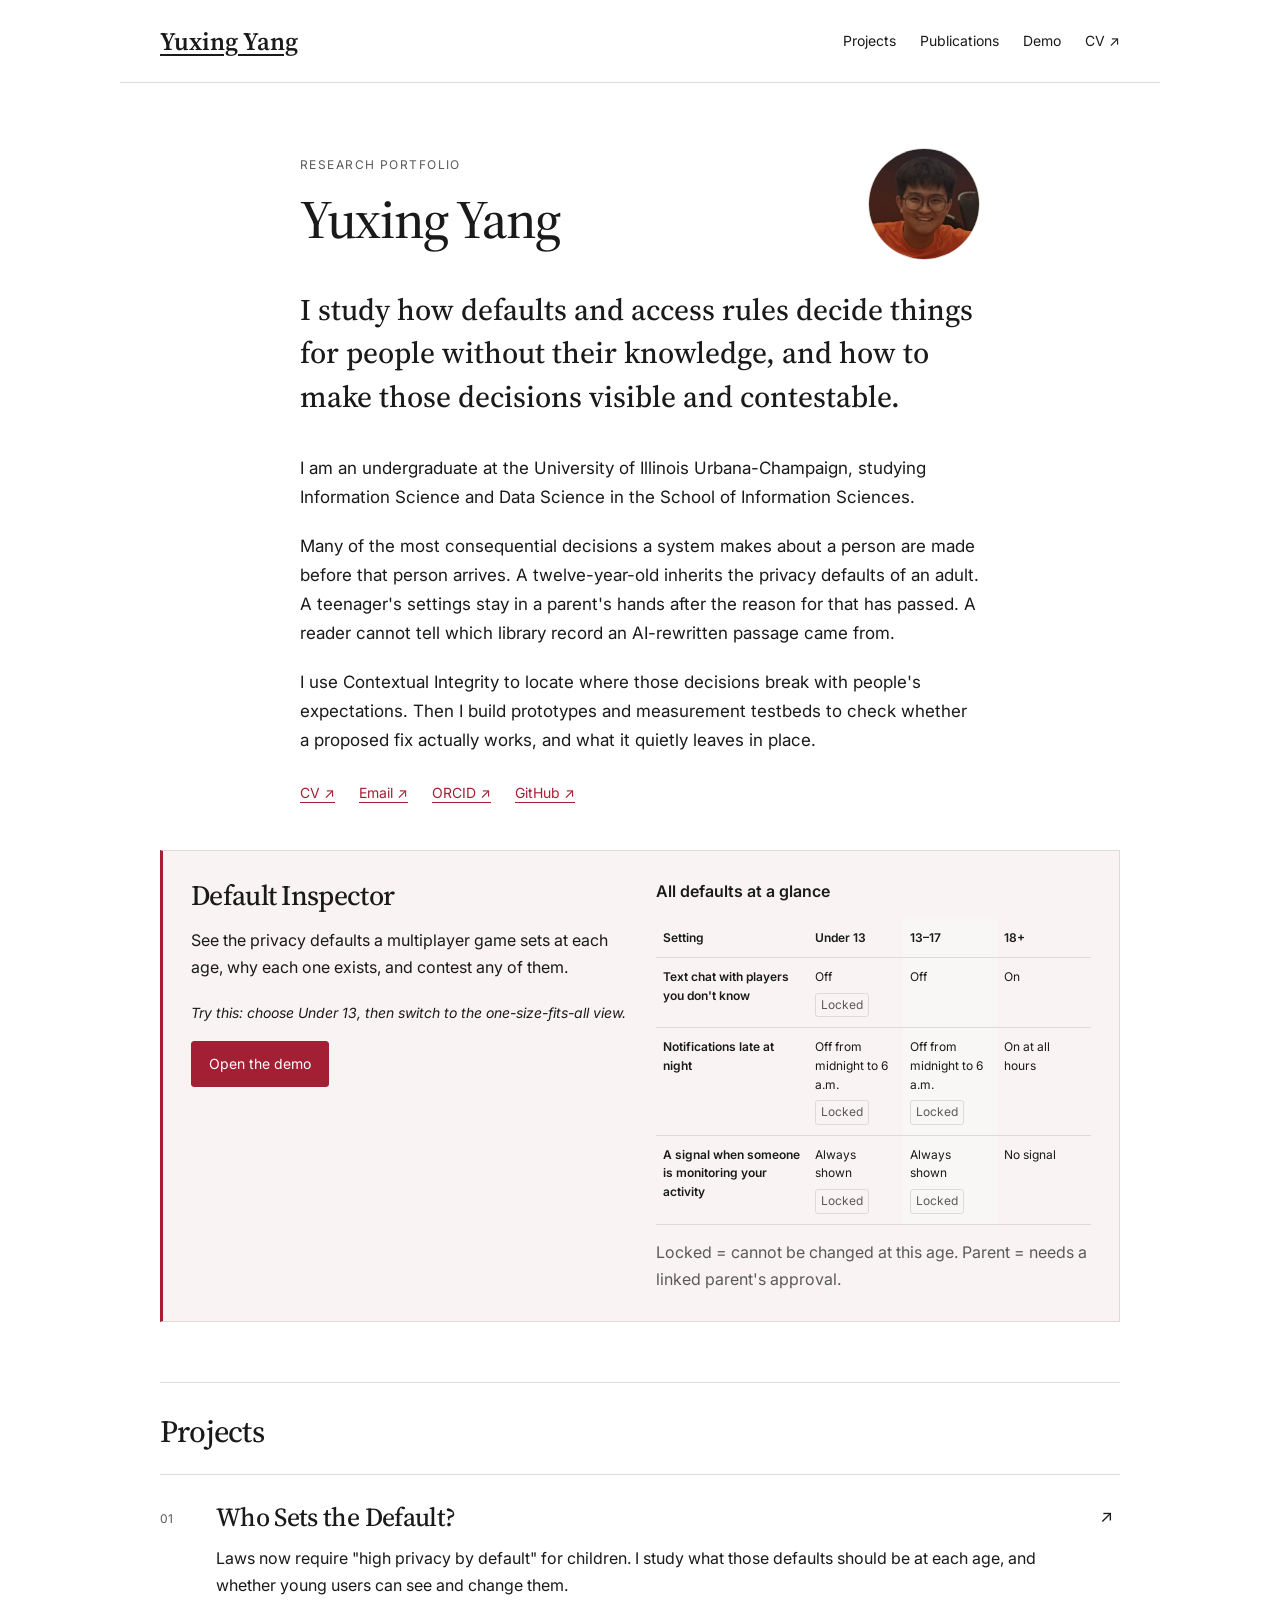
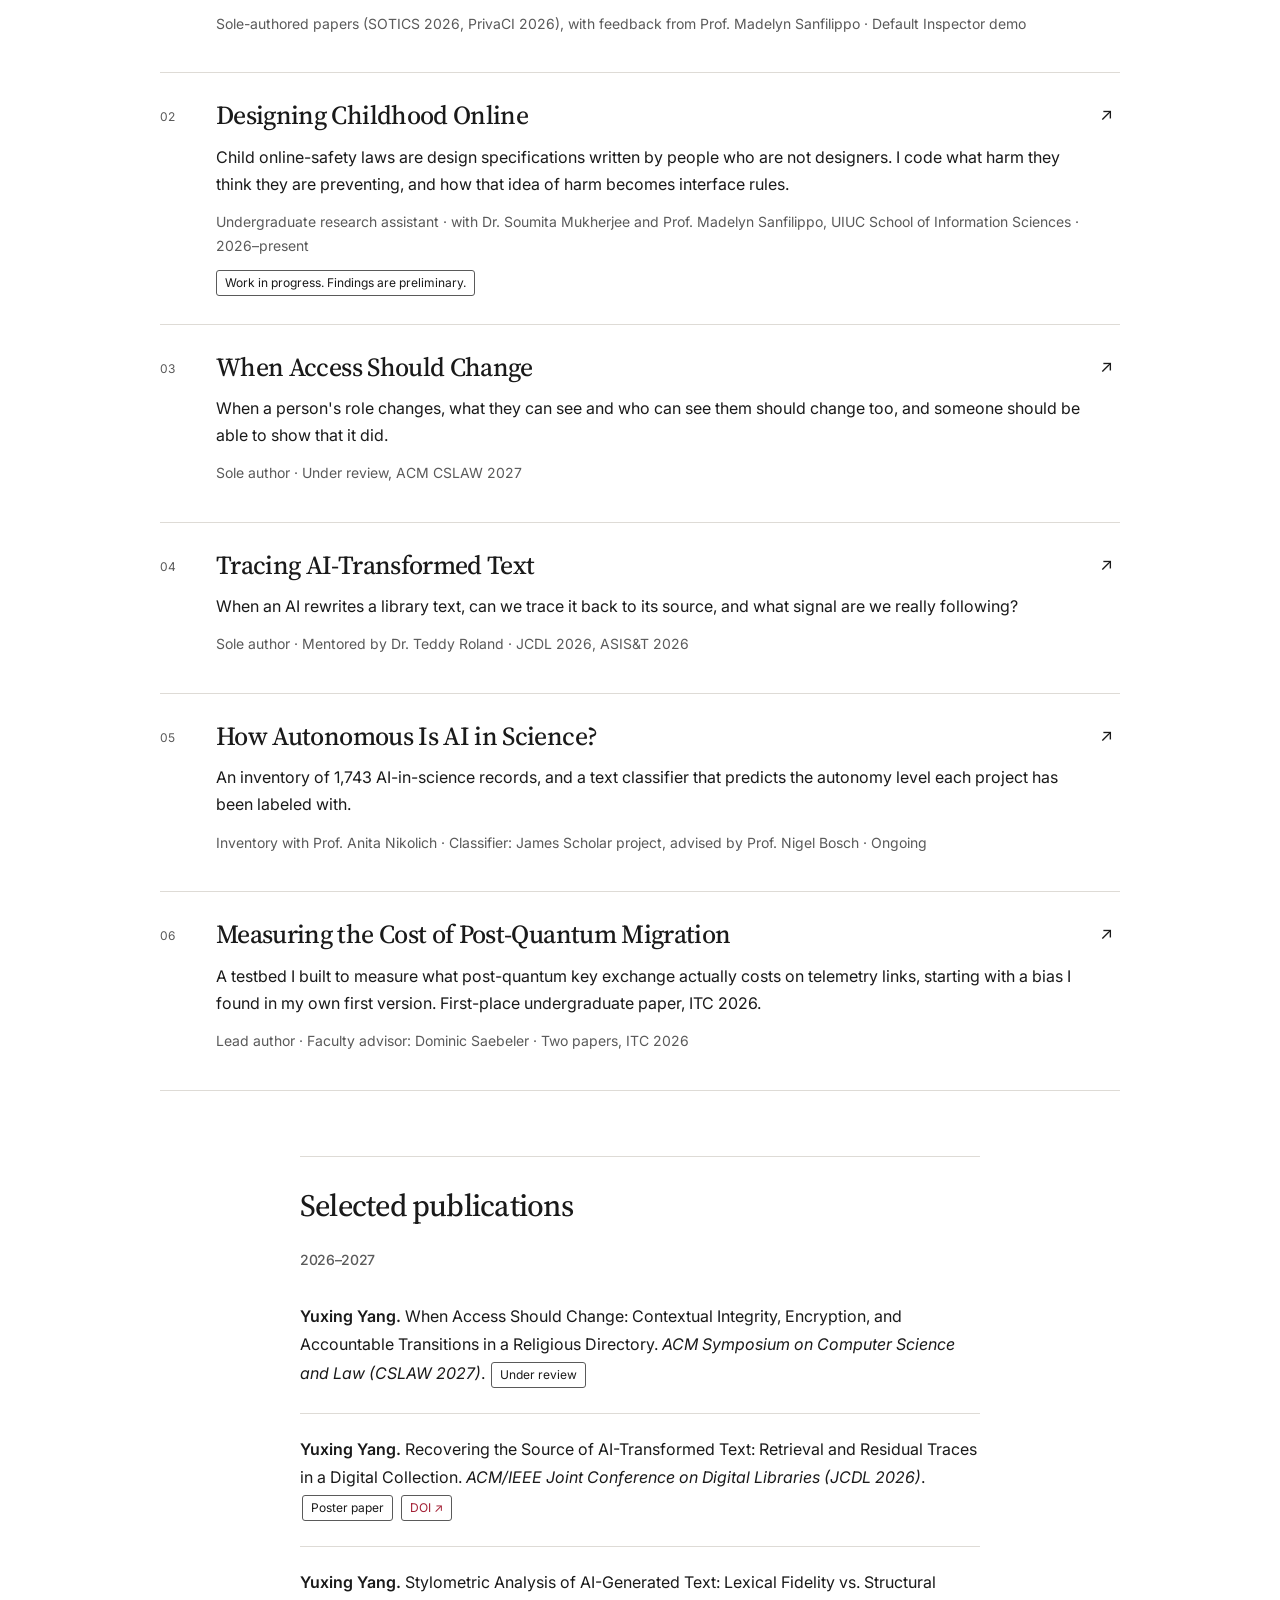
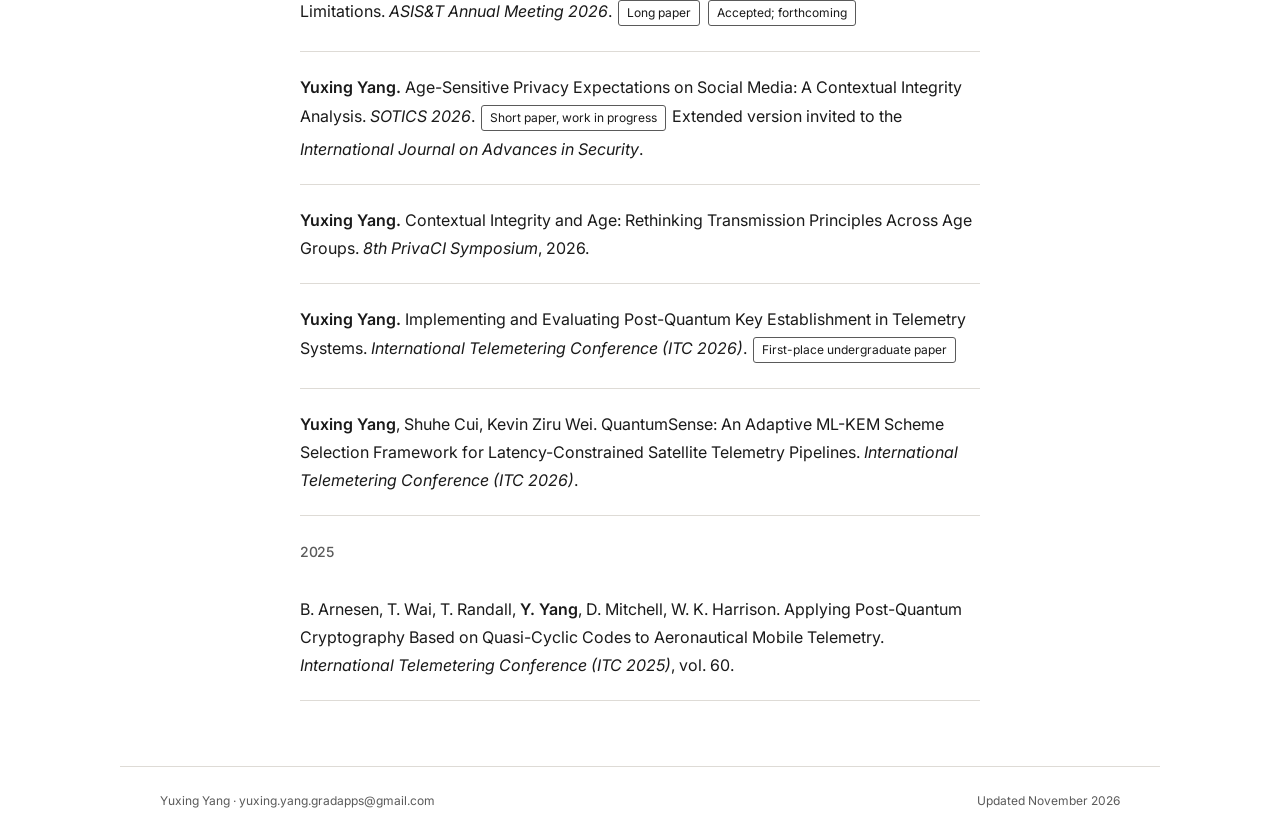
==== commit 4e0fdcc3: "Apply exact caption corrections and refine demo matrix behavior" ====
--- a/index.html
+++ b/index.html
@@ -1,3 +1,3 @@
 <!doctype html>
 <html lang="en"><head><meta charset="utf-8"><meta name="viewport" content="width=device-width, initial-scale=1"><title>Yuxing Yang · Research portfolio</title><meta name="description" content="I study how defaults and access rules decide things for people without their knowledge, and how to make those decisions visible and contestable."><meta property="og:title" content="Yuxing Yang · Research portfolio"><meta property="og:description" content="I study how defaults and access rules decide things for people without their knowledge, and how to make those decisions visible and contestable."><meta property="og:type" content="website"><meta property="og:image" content="https://elioyang.github.io/assets/img/headshot.jpg"><link rel="canonical" href="https://elioyang.github.io/"><meta name="theme-color" content="#ffffff" media="(prefers-color-scheme: light)"><meta name="theme-color" content="#141414" media="(prefers-color-scheme: dark)"><meta name="color-scheme" content="light dark"><link rel="icon" href="/assets/img/favicon.svg" type="image/svg+xml"><link rel="preconnect" href="https://fonts.googleapis.com"><link rel="preconnect" href="https://fonts.gstatic.com" crossorigin><link href="https://fonts.googleapis.com/css2?family=Inter:wght@400;500;600;700&family=Source+Serif+4:ital,wght@0,400;0,500;0,600;1,400&display=swap" rel="stylesheet"><link rel="stylesheet" href="/assets/css/site.css"><script src="/assets/js/shared.js" defer></script><script src="/assets/js/charts.js" defer></script></head>
-<body class=""><a class="skip" href="#main">Skip to content</a><header class="site-header"><a class="wordmark" href="/" aria-current="page">Yuxing Yang</a><nav aria-label="Main navigation"><a href="/#projects" >Projects</a><a href="/#publications">Publications</a><a href="/demo/" >Demo</a><a href="/assets/cv.pdf">CV ↗</a></nav></header><main id="main"><section class="intro-section"><div class="intro-top"><div><p class="eyebrow">Research portfolio</p><h1>Yuxing Yang</h1></div><img class="headshot" src="/assets/img/headshot.jpg" alt="Yuxing Yang" width="112" height="112"></div><p class="hero-statement">I study how defaults and access rules decide things for people without their knowledge, and how to make those decisions visible and contestable.</p><div class="intro-copy"><p>I am an undergraduate at the University of Illinois Urbana-Champaign, studying Information Science and Data Science in the School of Information Sciences.</p><p>Many of the most consequential decisions a system makes about a person are made before that person arrives. A twelve-year-old inherits the privacy defaults of an adult. A teenager's settings stay in a parent's hands after the reason for that has passed. A reader cannot tell which library record an AI-rewritten passage came from.</p><p>I use Contextual Integrity to locate where those decisions break with people's expectations. Then I build prototypes and measurement testbeds to check whether a proposed fix actually works, and what it quietly leaves in place.</p></div><div class="profile-links"><a href="assets/cv.pdf">CV ↗</a><a href="mailto:yuxing.yang.gradapps@gmail.com">Email ↗</a><a href="https://orcid.org/0009-0000-5324-3581">ORCID ↗</a><a href="https://github.com/ElioYang">GitHub ↗</a></div></section><section class="demo-panel"><div><h2>Default Inspector</h2><p>See the privacy defaults a multiplayer game sets at each age, why each one exists, and contest any of them.</p><p class="try-line"><em>Try this: choose Under 13, then switch to the one-size-fits-all view.</em></p><a class="primary button" href="/demo/">Open the demo</a></div><div class="mini-matrix" data-overview="mini"></div></section><section id="projects" class="projects-section"><h2>Projects</h2><div class="project-list"><a class="project-row" href="/projects/defaults.html"><span class="project-number">01</span><div><h3>Who Sets the Default?</h3><p>Laws now require "high privacy by default" for children. I study what those defaults should be at each age, and whether young users can see and change them.</p><p class="meta-line">Sole-authored papers (SOTICS 2026, PrivaCI 2026), with feedback from Prof. Madelyn Sanfilippo · Default Inspector demo</p></div><span aria-hidden="true">↗</span></a><a class="project-row" href="/projects/design-codes.html"><span class="project-number">02</span><div><h3>Designing Childhood Online</h3><p>Child online-safety laws are design specifications written by people who are not designers. I code what harm they think they are preventing, and how that idea of harm becomes interface rules.</p><p class="meta-line">Undergraduate research assistant · with Dr. Soumita Mukherjee and Prof. Madelyn Sanfilippo, UIUC School of Information Sciences · 2026–present · Work in progress</p><span class="pill">Work in progress. Findings are preliminary.</span></div><span aria-hidden="true">↗</span></a><a class="project-row" href="/projects/access.html"><span class="project-number">03</span><div><h3>When Access Should Change</h3><p>When a person's role changes, what they can see and who can see them should change too, and someone should be able to show that it did.</p><p class="meta-line">Sole author · Under review, ACM CSLAW 2027</p></div><span aria-hidden="true">↗</span></a><a class="project-row" href="/projects/ai-text.html"><span class="project-number">04</span><div><h3>Tracing AI-Transformed Text</h3><p>When an AI rewrites a library text, can we trace it back to its source, and what signal are we really following?</p><p class="meta-line">Sole author · Mentored by Dr. Teddy Roland · JCDL 2026, ASIS&amp;T 2026</p></div><span aria-hidden="true">↗</span></a><a class="project-row" href="/projects/ai-science.html"><span class="project-number">05</span><div><h3>How Autonomous Is AI in Science?</h3><p>An inventory of 1,743 AI-in-science records, and a text classifier that predicts the autonomy level each project has been labeled with.</p><p class="meta-line">Inventory with Prof. Anita Nikolich · Classifier: James Scholar project, advised by Prof. Nigel Bosch · Ongoing</p></div><span aria-hidden="true">↗</span></a><a class="project-row" href="/projects/pqc.html"><span class="project-number">06</span><div><h3>Measuring the Cost of Post-Quantum Migration</h3><p>A testbed I built to measure what post-quantum key exchange actually costs on telemetry links, starting with a bias I found in my own first version. First-place undergraduate paper, ITC 2026.</p><p class="meta-line">Lead author · Faculty advisor: Dominic Saebeler · Two papers, ITC 2026</p></div><span aria-hidden="true">↗</span></a></div></section><section id="publications" class="publications-section"><h2>Selected publications</h2><h3 class="pub-year">2026–2027</h3><ul class="publication-list"><li class="publication"><strong>Yuxing Yang.</strong> <a class="publication-title" href="/assets/papers/cslaw2027-when-access-should-change-preprint.pdf">When Access Should Change: Contextual Integrity, Encryption, and Accountable Transitions in a Religious Directory.</a> <em>ACM Symposium on Computer Science and Law (CSLAW 2027)</em>. <span class="pill">Under review</span></li><li class="publication"><strong>Yuxing Yang.</strong> <a class="publication-title" href="/assets/papers/jcdl2026-source-recovery.pdf">Recovering the Source of AI-Transformed Text: Retrieval and Residual Traces in a Digital Collection.</a> <em>ACM/IEEE Joint Conference on Digital Libraries (JCDL 2026)</em>. <span class="pill">Poster paper</span> <a class="pill doi" href="https://doi.org/10.1145/3805696.3846479">DOI ↗</a></li><li class="publication"><strong>Yuxing Yang.</strong> <a class="publication-title" href="/assets/papers/asist2026-stylometry.pdf">Stylometric Analysis of AI-Generated Text: Lexical Fidelity vs. Structural Limitations.</a> <em>ASIS&amp;T Annual Meeting 2026</em>. <span class="pill">Long paper</span> <span class="pill">Accepted; forthcoming</span></li><li class="publication"><strong>Yuxing Yang.</strong> <a class="publication-title" href="/assets/papers/sotics2026-age-sensitive-privacy.pdf">Age-Sensitive Privacy Expectations on Social Media: A Contextual Integrity Analysis.</a> <em>SOTICS 2026</em>. <span class="pill">Short paper, work in progress</span> Extended version invited to the <em>International Journal on Advances in Security</em>.</li><li class="publication"><strong>Yuxing Yang.</strong> <a class="publication-title" href="/assets/papers/privaci2026-ci-and-age.pdf">Contextual Integrity and Age: Rethinking Transmission Principles Across Age Groups.</a> <em>8th PrivaCI Symposium</em>, 2026.</li><li class="publication"><strong>Yuxing Yang.</strong> <a class="publication-title" href="/assets/papers/itc2026-pq-key-establishment-testbed.pdf">Implementing and Evaluating Post-Quantum Key Establishment in Telemetry Systems.</a> <em>International Telemetering Conference (ITC 2026)</em>. <span class="pill">First-place undergraduate paper</span></li><li class="publication"><strong>Yuxing Yang</strong>, Shuhe Cui, Kevin Ziru Wei. <a class="publication-title" href="/assets/papers/itc2026-quantumsense.pdf">QuantumSense: An Adaptive ML-KEM Scheme Selection Framework for Latency-Constrained Satellite Telemetry Pipelines.</a> <em>International Telemetering Conference (ITC 2026)</em>.</li></ul><h3 class="pub-year">2025</h3><ul class="publication-list"><li class="publication">B. Arnesen, T. Wai, T. Randall, <strong>Y. Yang</strong>, D. Mitchell, W. K. Harrison. Applying Post-Quantum Cryptography Based on Quasi-Cyclic Codes to Aeronautical Mobile Telemetry. <em>International Telemetering Conference (ITC 2025)</em>, vol. 60.</li></ul></section></main><footer class="site-footer"><a href="mailto:yuxing.yang.gradapps@gmail.com">Yuxing Yang · yuxing.yang.gradapps@gmail.com</a><span>Updated November 2026</span></footer></body></html>
+<body class=""><a class="skip" href="#main">Skip to content</a><header class="site-header"><a class="wordmark" href="/" aria-current="page">Yuxing Yang</a><nav aria-label="Main navigation"><a href="/#projects" >Projects</a><a href="/#publications">Publications</a><a href="/demo/" >Demo</a><a href="/assets/cv.pdf">CV ↗</a></nav></header><main id="main"><section class="intro-section"><div class="intro-top"><div><p class="eyebrow">Research portfolio</p><h1>Yuxing Yang</h1></div><img class="headshot" src="/assets/img/headshot.jpg" alt="Yuxing Yang" width="112" height="112"></div><p class="hero-statement">I study how defaults and access rules decide things for people without their knowledge, and how to make those decisions visible and contestable.</p><div class="intro-copy"><p>I am an undergraduate at the University of Illinois Urbana-Champaign, studying Information Science and Data Science in the School of Information Sciences.</p><p>Many of the most consequential decisions a system makes about a person are made before that person arrives. A twelve-year-old inherits the privacy defaults of an adult. A teenager's settings stay in a parent's hands after the reason for that has passed. A reader cannot tell which library record an AI-rewritten passage came from.</p><p>I use Contextual Integrity to locate where those decisions break with people's expectations. Then I build prototypes and measurement testbeds to check whether a proposed fix actually works, and what it quietly leaves in place.</p></div><div class="profile-links"><a href="assets/cv.pdf">CV ↗</a><a href="mailto:yuxing.yang.gradapps@gmail.com">Email ↗</a><a href="https://orcid.org/0009-0000-5324-3581">ORCID ↗</a><a href="https://github.com/ElioYang">GitHub ↗</a></div></section><section class="demo-panel"><div><h2>Default Inspector</h2><p>See the privacy defaults a multiplayer game sets at each age, why each one exists, and contest any of them.</p><p class="try-line"><em>Try this: choose Under 13, then switch to the one-size-fits-all view.</em></p><a class="primary button" href="/demo/">Open the demo</a></div><div class="mini-matrix" data-overview="mini"></div></section><section id="projects" class="projects-section"><h2>Projects</h2><div class="project-list"><a class="project-row" href="/projects/defaults.html"><span class="project-number">01</span><div><h3>Who Sets the Default?</h3><p>Laws now require "high privacy by default" for children. I study what those defaults should be at each age, and whether young users can see and change them.</p><p class="meta-line">Sole-authored papers (SOTICS 2026, PrivaCI 2026), with feedback from Prof. Madelyn Sanfilippo · Default Inspector demo</p></div><span aria-hidden="true">↗</span></a><a class="project-row" href="/projects/design-codes.html"><span class="project-number">02</span><div><h3>Designing Childhood Online</h3><p>Child online-safety laws are design specifications written by people who are not designers. I code what harm they think they are preventing, and how that idea of harm becomes interface rules.</p><p class="meta-line">Undergraduate research assistant · with Dr. Soumita Mukherjee and Prof. Madelyn Sanfilippo, UIUC School of Information Sciences · 2026–present</p><span class="pill">Work in progress. Findings are preliminary.</span></div><span aria-hidden="true">↗</span></a><a class="project-row" href="/projects/access.html"><span class="project-number">03</span><div><h3>When Access Should Change</h3><p>When a person's role changes, what they can see and who can see them should change too, and someone should be able to show that it did.</p><p class="meta-line">Sole author · Under review, ACM CSLAW 2027</p></div><span aria-hidden="true">↗</span></a><a class="project-row" href="/projects/ai-text.html"><span class="project-number">04</span><div><h3>Tracing AI-Transformed Text</h3><p>When an AI rewrites a library text, can we trace it back to its source, and what signal are we really following?</p><p class="meta-line">Sole author · Mentored by Dr. Teddy Roland · JCDL 2026, ASIS&amp;T 2026</p></div><span aria-hidden="true">↗</span></a><a class="project-row" href="/projects/ai-science.html"><span class="project-number">05</span><div><h3>How Autonomous Is AI in Science?</h3><p>An inventory of 1,743 AI-in-science records, and a text classifier that predicts the autonomy level each project has been labeled with.</p><p class="meta-line">Inventory with Prof. Anita Nikolich · Classifier: James Scholar project, advised by Prof. Nigel Bosch · Ongoing</p></div><span aria-hidden="true">↗</span></a><a class="project-row" href="/projects/pqc.html"><span class="project-number">06</span><div><h3>Measuring the Cost of Post-Quantum Migration</h3><p>A testbed I built to measure what post-quantum key exchange actually costs on telemetry links, starting with a bias I found in my own first version. First-place undergraduate paper, ITC 2026.</p><p class="meta-line">Lead author · Faculty advisor: Dominic Saebeler · Two papers, ITC 2026</p></div><span aria-hidden="true">↗</span></a></div></section><section id="publications" class="publications-section"><h2>Selected publications</h2><h3 class="pub-year">2026–2027</h3><ul class="publication-list"><li class="publication"><strong>Yuxing Yang.</strong> <a class="publication-title" href="/assets/papers/cslaw2027-when-access-should-change-preprint.pdf">When Access Should Change: Contextual Integrity, Encryption, and Accountable Transitions in a Religious Directory.</a> <em>ACM Symposium on Computer Science and Law (CSLAW 2027)</em>. <span class="pill">Under review</span></li><li class="publication"><strong>Yuxing Yang.</strong> <a class="publication-title" href="/assets/papers/jcdl2026-source-recovery.pdf">Recovering the Source of AI-Transformed Text: Retrieval and Residual Traces in a Digital Collection.</a> <em>ACM/IEEE Joint Conference on Digital Libraries (JCDL 2026)</em>. <span class="pill">Poster paper</span> <a class="pill doi" href="https://doi.org/10.1145/3805696.3846479">DOI ↗</a></li><li class="publication"><strong>Yuxing Yang.</strong> <a class="publication-title" href="/assets/papers/asist2026-stylometry.pdf">Stylometric Analysis of AI-Generated Text: Lexical Fidelity vs. Structural Limitations.</a> <em>ASIS&amp;T Annual Meeting 2026</em>. <span class="pill">Long paper</span> <span class="pill">Accepted; forthcoming</span></li><li class="publication"><strong>Yuxing Yang.</strong> <a class="publication-title" href="/assets/papers/sotics2026-age-sensitive-privacy.pdf">Age-Sensitive Privacy Expectations on Social Media: A Contextual Integrity Analysis.</a> <em>SOTICS 2026</em>. <span class="pill">Short paper, work in progress</span> Extended version invited to the <em>International Journal on Advances in Security</em>.</li><li class="publication"><strong>Yuxing Yang.</strong> <a class="publication-title" href="/assets/papers/privaci2026-ci-and-age.pdf">Contextual Integrity and Age: Rethinking Transmission Principles Across Age Groups.</a> <em>8th PrivaCI Symposium</em>, 2026.</li><li class="publication"><strong>Yuxing Yang.</strong> <a class="publication-title" href="/assets/papers/itc2026-pq-key-establishment-testbed.pdf">Implementing and Evaluating Post-Quantum Key Establishment in Telemetry Systems.</a> <em>International Telemetering Conference (ITC 2026)</em>. <span class="pill">First-place undergraduate paper</span></li><li class="publication"><strong>Yuxing Yang</strong>, Shuhe Cui, Kevin Ziru Wei. <a class="publication-title" href="/assets/papers/itc2026-quantumsense.pdf">QuantumSense: An Adaptive ML-KEM Scheme Selection Framework for Latency-Constrained Satellite Telemetry Pipelines.</a> <em>International Telemetering Conference (ITC 2026)</em>.</li></ul><h3 class="pub-year">2025</h3><ul class="publication-list"><li class="publication">B. Arnesen, T. Wai, T. Randall, <strong>Y. Yang</strong>, D. Mitchell, W. K. Harrison. Applying Post-Quantum Cryptography Based on Quasi-Cyclic Codes to Aeronautical Mobile Telemetry. <em>International Telemetering Conference (ITC 2025)</em>, vol. 60.</li></ul></section></main><footer class="site-footer"><a href="mailto:yuxing.yang.gradapps@gmail.com">Yuxing Yang · yuxing.yang.gradapps@gmail.com</a><span>Updated November 2026</span></footer></body></html>
--- a/assets/css/site.css
+++ b/assets/css/site.css
@@ -1,6 +1,8 @@
 :root{--bg:#fff;--text:#1a1a1a;--muted:#5a5a5a;--line:#dedbd6;--surface:#f8f7f5;--accent:#a31f34;--soft-accent:#faf3f4;--chart-neutral:#666;--serif:'Source Serif 4',Georgia,serif;--sans:Inter,system-ui,sans-serif;color-scheme:light dark}
 @media(prefers-color-scheme:dark){:root{--bg:#141414;--text:#e8e8e8;--muted:#a8a8a8;--line:#383838;--surface:#1d1d1d;--accent:#e0636f;--soft-accent:#281d20;--chart-neutral:#aaa}}
-*{box-sizing:border-box}html{scroll-padding-top:24px}body{margin:0;background:var(--bg);color:var(--text);font:17px/1.7 var(--sans);-webkit-font-smoothing:antialiased}a{color:var(--accent);text-decoration:none;text-underline-offset:4px}a:hover{text-decoration:underline}button,input,select,textarea{font:inherit}button{cursor:pointer}button,a,input,textarea,select,summary{touch-action:manipulation}button:disabled{cursor:default}a:focus-visible,button:focus-visible,input:focus-visible,select:focus-visible,textarea:focus-visible,summary:focus-visible{outline:3px solid var(--accent);outline-offset:4px}button{border:1px solid var(--muted);border-radius:3px;background:var(--bg);color:var(--text);padding:9px 13px;font-size:14px;line-height:1.5}button:hover{border-color:var(--accent)}img,svg{max-width:100%}h1,h2,h3,p{margin-top:0}h1,h2,h3{font-family:var(--serif);font-weight:500;letter-spacing:-.025em;line-height:1.2}h1{font-size:clamp(36px,5vw,54px);margin-bottom:22px}h2{font-size:31px;margin-bottom:24px}h3{font-size:26px}p{margin-bottom:1.2em}.site-header,main,.site-footer{max-width:1040px;padding-left:40px;padding-right:40px;margin-left:auto;margin-right:auto}.site-header{display:flex;justify-content:space-between;align-items:center;gap:24px;padding-top:25px;padding-bottom:24px;border-bottom:1px solid var(--line)}.wordmark{font:600 25px/1.3 var(--serif);color:var(--text);white-space:nowrap}nav{display:flex;gap:24px;font-size:14px}nav a{color:var(--text)}[aria-current=page]{text-decoration:underline}.site-footer{display:flex;justify-content:space-between;gap:20px;flex-wrap:wrap;border-top:1px solid var(--line);padding-top:24px;padding-bottom:28px;margin-top:64px;font-size:12px;color:var(--muted)}.site-footer a{color:var(--muted);overflow-wrap:anywhere}.intro-section{max-width:680px;margin:65px auto 45px}.intro-top{display:flex;justify-content:space-between;align-items:center;gap:24px;margin-bottom:28px}.intro-top h1{margin:0}.eyebrow{font-size:12px;color:var(--muted);text-transform:uppercase;letter-spacing:.12em;margin-bottom:12px}.headshot{border-radius:50%;border:1px solid var(--line);width:112px;height:112px;object-fit:cover}.hero-statement{font:500 clamp(25px,3vw,30px)/1.45 var(--serif)}.intro-copy{font-size:17px;color:var(--text)}.profile-links{display:flex;gap:24px;flex-wrap:wrap;font-size:14px;margin-top:26px}.profile-links a{text-decoration:underline}.demo-panel{display:grid;grid-template-columns:minmax(0,1fr) minmax(0,1fr);gap:30px;background:var(--soft-accent);border:1px solid var(--line);border-left:3px solid var(--accent);padding:28px;margin:35px 0 60px}.demo-panel h2{font-size:28px;margin-bottom:15px}.demo-panel p{font-size:16px}.demo-panel .try-line{font-size:14px}.primary{background:var(--accent);color:var(--bg);border:1px solid var(--accent)}.button{display:inline-block;padding:10px 17px;font-size:14px;border-radius:3px}.demo-panel.compact{display:block;max-width:680px;margin:25px auto 45px}.demo-panel.compact h2{font-size:25px}.projects-section>h2,.publications-section>h2{border-top:1px solid var(--line);padding-top:30px}.project-list{border-bottom:1px solid var(--line)}.project-row{display:grid;grid-template-columns:38px minmax(0,1fr) 20px;gap:18px;padding:27px 0;border-top:1px solid var(--line);color:var(--text)}.project-row:hover{text-decoration:none}.project-row:hover h3{text-decoration:underline;text-decoration-color:var(--accent)}.project-row h3{font-size:26px;margin:0 0 12px}.project-row p{font-size:16px;color:var(--text);margin-bottom:12px}.project-row .meta-line{font-size:14px;color:var(--muted);margin:0 0 10px}.project-number{font-size:12px;color:var(--muted);padding-top:7px}.pill{display:inline-block;border:1px solid var(--muted);border-radius:3px;padding:3px 8px;font:400 12px/1.5 var(--sans);color:var(--text);vertical-align:middle}.publications-section{max-width:680px;margin:65px auto}.pub-year{font:500 14px/1.6 var(--sans);color:var(--muted);margin:25px 0 10px}.publication-list{list-style:none;padding:0;margin:0}.publication{font-size:16px;padding:21px 0;border-bottom:1px solid var(--line);line-height:1.75}.publication a.publication-title{color:var(--text)}.publication strong{font-weight:600}.publication .pill{margin:4px 2px}.doi{color:var(--accent)}.project-heading{max-width:680px;margin:48px auto 35px}.back{font-size:14px}.project-heading h1{margin:22px 0}.tagline{font-size:19px;color:var(--muted);line-height:1.6;margin-bottom:12px}.meta-line{font-size:14px;color:var(--muted);margin:12px 0}.status-badge{margin-top:5px}.prose-section{max-width:680px;margin:40px auto;font-size:17px;color:var(--text)}.prose-section h2{font-size:29px;margin-bottom:22px}.prose-section ul{padding-left:22px}.prose-section li{padding-left:3px;margin-bottom:16px}.prose-section li a{text-decoration:underline}.method-tags{display:flex;gap:9px;flex-wrap:wrap}.method-tags .pill{font-size:14px}.bottom-back{margin-top:50px}.research-figure{max-width:860px;margin:40px auto;border-top:1px solid var(--line);border-bottom:1px solid var(--line);padding:24px 0}.figure-title{font:500 16px/1.6 var(--sans);color:var(--text);letter-spacing:0;margin:0 0 18px}.figure-subtitle{font-size:14px;color:var(--text)}figcaption{font-size:12px;line-height:1.7;color:var(--muted);margin-top:16px;max-width:none}.source,.value-note{display:block;margin-top:8px}.chart-data{font-size:12px;margin:10px 0 0;color:var(--text)}summary{cursor:pointer;width:fit-content;color:var(--accent)}table{border-collapse:collapse;width:100%;table-layout:fixed;text-align:left;font-size:12px;line-height:1.55}th,td{border-bottom:1px solid var(--line);padding:9px 6px;vertical-align:top;overflow-wrap:anywhere}th{font-weight:600}thead{color:var(--text)}.chart-data table{margin-top:14px}.chart-canvas svg{display:block;width:100%;height:auto;overflow:visible;font:12px var(--sans);color:var(--text)}.chart-canvas svg text{fill:var(--text)}.chart-canvas svg .accent-label{fill:var(--accent)}.mapping-head{display:grid;grid-template-columns:1fr 1fr .7fr;gap:28px;font-size:12px;border-bottom:1px solid var(--muted);padding:8px 0}.mapping-row{display:grid;grid-template-columns:1fr 18px 1fr .7fr;gap:12px;padding:16px 0;border-bottom:1px solid var(--line);font-size:14px}.mapping-row p{margin:0}.map-arrow{color:var(--accent)}.heatmap{font-size:12px;margin:0}.heatmap thead th{vertical-align:bottom;hyphens:auto}.heatmap th:first-child{width:22%}.heatmap td{background:color-mix(in srgb,var(--accent) var(--share),var(--bg));text-align:center;vertical-align:middle;border:1px solid var(--line);font-variant-numeric:tabular-nums;color:var(--text)}.heatmap .heat-n{display:block;font-weight:400}.heatmap th,.heatmap td{padding:11px 4px}.pipeline{display:grid;grid-template-columns:repeat(4,minmax(0,1fr) 17px) minmax(0,1fr);gap:6px;align-items:center}.pipeline-step{align-self:stretch;border:1px solid var(--muted);padding:12px;display:flex;flex-direction:column;gap:10px;font-size:12px;overflow-wrap:anywhere}.pipeline-step strong{font-size:16px;line-height:1.5}.pipeline-step .step-label{color:var(--muted);font-size:12px}.pending{border-style:dashed}.step-arrow{font-size:16px;color:var(--chart-neutral)}.timeline-axis{height:95px;position:relative}.timeline-axis svg{display:block;width:100%;height:24px;overflow:visible}.timeline-axis line{stroke-width:3}.neutral-stroke{stroke:var(--chart-neutral)}.accent-stroke{stroke:var(--accent)}.timeline-axis circle{fill:var(--chart-neutral)}.timeline-tick{position:absolute;top:34px;max-width:190px;line-height:1.4;font-size:12px;transform:translateX(-50%);text-align:center}.timeline-tick:nth-of-type(1){transform:none;text-align:left}.timeline-tick:last-child{transform:translateX(-100%);text-align:right}.timeline-grid{display:grid;grid-template-columns:repeat(3,minmax(0,1fr))}.timeline-segment{border-top:3px solid var(--chart-neutral);padding:15px 15px 0 0;font-size:14px}.timeline-segment.closed{border-color:var(--accent)}.timeline-segment h3,.side-tracks h3{font:600 14px/1.5 var(--sans);letter-spacing:0;margin:0 0 14px}.timeline-segment .pill{margin-bottom:14px}.side-tracks{display:grid;grid-template-columns:1fr 1fr;gap:18px;margin-top:22px}.side-tracks section{border:1px dashed var(--muted);padding:18px;font-size:14px}.side-tracks p:last-child{margin-bottom:0}.mobile-axis{display:none}.award-photo{max-width:360px;margin:35px auto}.award-photo img{display:block;width:100%;height:auto}.award-photo figcaption{margin-top:10px}.skip{position:fixed;left:12px;top:12px;background:var(--bg);padding:8px;z-index:30;font-size:14px}.skip:not(:focus){clip-path:inset(50%);width:1px;height:1px;overflow:hidden;padding:0;white-space:nowrap}.demo-heading{padding:45px 0 25px}.demo-heading h1{font-size:44px}.demo-heading p{max-width:680px}.demo-heading .try-line{font-size:16px}.demo-controls{margin-top:24px}.segmented-controls{display:flex;flex-wrap:wrap;gap:18px}.segmented{display:inline-flex;flex-wrap:wrap;gap:3px;border:1px solid var(--muted);border-radius:4px;padding:3px}.segmented button{border-color:transparent;background:transparent;font-size:14px}.segmented [aria-pressed=true]{background:var(--accent);color:var(--bg)}.age-check,.flatten-explainer{font-size:13px;color:var(--muted);margin:12px 0}.overview-panel{border-top:1px solid var(--line);border-bottom:1px solid var(--line);padding:20px 0;margin:0 0 28px}.overview-panel h2,.mini-matrix h3{font:600 16px/1.5 var(--sans);letter-spacing:0}.overview-panel table,.mini-matrix table{font-size:12px}.overview-panel th:first-child,.mini-matrix th:first-child{width:35%}.overview-panel th,.overview-panel td,.mini-matrix th,.mini-matrix td{padding:10px 7px}.selected-age{background:var(--soft-accent)}.overview-tag{display:block;margin-top:6px;font-size:12px;font-weight:600;color:var(--accent)}.overview-note{font-size:13px;margin:14px 0 0;color:var(--muted)}.overview-mobile-toggle{display:none;margin:0 0 15px}.flat-summary{border-left:3px solid var(--accent);background:var(--soft-accent);padding:18px;font-size:16px;margin:25px 0}.demo-layout{display:grid;grid-template-columns:minmax(0,3fr) minmax(0,2fr);gap:24px;align-items:start}.setting-card{border:1px solid var(--muted);border-radius:4px;padding:22px;margin-bottom:20px;overflow-wrap:anywhere}.setting-card.changed{border:2px solid var(--accent);padding:21px}.setting-card h2{font:500 15px/1.6 var(--sans);letter-spacing:0;margin-bottom:9px}.setting-value{font:500 26px/1.3 var(--serif);margin-bottom:20px}.flow-chips{display:flex;align-items:center;gap:5px;flex-wrap:wrap;font-size:12px;margin-bottom:16px}.flow-chip{background:var(--surface);padding:6px;border-radius:2px}.flow-chip small{font-size:12px;text-transform:uppercase;display:block}.flow-sentence{display:none;font-size:14px}.why{font-size:14px}.basis-detail{font-size:12px;margin:13px 0}.basis-detail summary{display:list-item;margin-left:15px}.basis-explanation{background:var(--surface);padding:12px;margin:8px 0}.parent-sees,.setting-status{font-size:14px}.changed-tag{margin-left:7px}.flat-comparison{font-size:14px}.flat-comparison del{margin-right:3px}.contest-panel{border-top:1px solid var(--line);margin-top:18px;padding-top:18px;font-size:14px}.contest-panel label{display:block;margin:0 0 14px}.contest-panel textarea,.contest-panel select{display:block;width:100%;max-width:100%;font-size:14px;margin-top:7px;padding:10px;color:var(--text);background:var(--bg);border:1px solid var(--muted);border-radius:3px}.contest-panel textarea{min-height:90px;resize:vertical}.button-row{display:flex;gap:10px;flex-wrap:wrap;align-items:center}.notice-panel{padding:15px;margin-top:17px;background:var(--surface);font-size:14px}.notice-panel ul,.safeguards{padding-left:18px;font-size:14px}.text-button{padding:0;border:0;background:transparent;color:var(--accent);text-decoration:underline}.record-panel{background:var(--surface);padding:22px;border-top:2px solid var(--text);position:sticky;top:24px;overflow-wrap:anywhere}.record-heading{display:flex;justify-content:space-between;align-items:flex-start;gap:12px}.record-heading h2{font-size:25px;margin-bottom:10px}.record-list{padding:0;margin:0;list-style:none}.record-entry{padding:18px 0;border-bottom:1px solid var(--line)}.record-entry h3{font:600 14px/1.6 var(--sans);letter-spacing:0}.record-entry dl{font-size:12px;margin:0}.record-entry dt{color:var(--muted);margin-top:8px}.record-entry dd{margin-left:0}.request-id{font-size:12px;color:var(--muted);margin-bottom:8px}.record-actions{margin-top:14px}.record-disclaimer{font-size:13px;font-style:italic;color:var(--muted);margin:25px 0 0}.record-empty{font-size:14px}.form-error{font-size:14px;color:var(--accent)}.demo-footer{font-size:13px;color:var(--muted);max-width:680px;margin-top:40px}.demo-footer a{display:inline-block;margin-top:20px}.record-float{display:none}.error-message{font-size:14px;color:var(--accent)}
+*{box-sizing:border-box}html{scroll-padding-top:24px}body{margin:0;background:var(--bg);color:var(--text);font:17px/1.7 var(--sans);-webkit-font-smoothing:antialiased}a{color:var(--accent);text-decoration:none;text-underline-offset:4px}a:hover{text-decoration:underline}button,input,select,textarea{font:inherit}button{cursor:pointer}button,a,input,textarea,select,summary{touch-action:manipulation}button:disabled{cursor:default}a:focus-visible,button:focus-visible,input:focus-visible,select:focus-visible,textarea:focus-visible,summary:focus-visible{outline:3px solid var(--accent);outline-offset:4px}button{border:1px solid var(--muted);border-radius:3px;background:var(--bg);color:var(--text);padding:9px 13px;font-size:14px;line-height:1.5}button:hover{border-color:var(--accent)}img,svg{max-width:100%}h1,h2,h3,p{margin-top:0}h1,h2,h3{font-family:var(--serif);font-weight:500;letter-spacing:-.025em;line-height:1.2}h1{font-size:clamp(36px,5vw,54px);margin-bottom:22px}h2{font-size:31px;margin-bottom:24px}h3{font-size:26px}p{margin-bottom:1.2em}.site-header,main,.site-footer{max-width:1040px;padding-left:40px;padding-right:40px;margin-left:auto;margin-right:auto}.site-header{display:flex;justify-content:space-between;align-items:center;gap:24px;padding-top:25px;padding-bottom:24px;border-bottom:1px solid var(--line)}.wordmark{font:600 25px/1.3 var(--serif);color:var(--text);white-space:nowrap}nav{display:flex;gap:24px;font-size:14px}nav a{color:var(--text)}[aria-current=page]{text-decoration:underline}.site-footer{display:flex;justify-content:space-between;gap:20px;flex-wrap:wrap;border-top:1px solid var(--line);padding-top:24px;padding-bottom:28px;margin-top:64px;font-size:12px;color:var(--muted)}.site-footer a{color:var(--muted);overflow-wrap:anywhere}.intro-section{max-width:680px;margin:65px auto 45px}.intro-top{display:flex;justify-content:space-between;align-items:center;gap:24px;margin-bottom:28px}.intro-top h1{margin:0}.eyebrow{font-size:12px;color:var(--muted);text-transform:uppercase;letter-spacing:.12em;margin-bottom:12px}.headshot{border-radius:50%;border:1px solid var(--line);width:112px;height:112px;object-fit:cover}.hero-statement{font:500 clamp(25px,3vw,30px)/1.45 var(--serif)}.intro-copy{font-size:17px;color:var(--text)}.profile-links{display:flex;gap:24px;flex-wrap:wrap;font-size:14px;margin-top:26px}.profile-links a{text-decoration:underline}.demo-panel{display:grid;grid-template-columns:minmax(0,1fr) minmax(0,1fr);gap:30px;background:var(--soft-accent);border:1px solid var(--line);border-left:3px solid var(--accent);padding:28px;margin:35px 0 60px}.demo-panel h2{font-size:28px;margin-bottom:15px}.demo-panel p{font-size:16px}.demo-panel .try-line{font-size:14px}.primary{background:var(--accent);color:var(--bg);border:1px solid var(--accent)}.button{display:inline-block;padding:10px 17px;font-size:14px;border-radius:3px}.demo-panel.compact{display:block;max-width:680px;margin:25px auto 45px}.demo-panel.compact h2{font-size:25px}.projects-section>h2,.publications-section>h2{border-top:1px solid var(--line);padding-top:30px}.project-list{border-bottom:1px solid var(--line)}.project-row{display:grid;grid-template-columns:38px minmax(0,1fr) 20px;gap:18px;padding:27px 0;border-top:1px solid var(--line);color:var(--text)}.project-row:hover{text-decoration:none}.project-row:hover h3{text-decoration:underline;text-decoration-color:var(--accent)}.project-row h3{font-size:26px;margin:0 0 12px}.project-row p{font-size:16px;color:var(--text);margin-bottom:12px}.project-row .meta-line{font-size:14px;color:var(--muted);margin:0 0 10px}.project-number{font-size:12px;color:var(--muted);padding-top:7px}.pill{display:inline-block;border:1px solid var(--muted);border-radius:3px;padding:3px 8px;font:400 12px/1.5 var(--sans);color:var(--text);vertical-align:middle}.publications-section{max-width:680px;margin:65px auto}.pub-year{font:500 14px/1.6 var(--sans);color:var(--muted);margin:25px 0 10px}.publication-list{list-style:none;padding:0;margin:0}.publication{font-size:16px;padding:21px 0;border-bottom:1px solid var(--line);line-height:1.75}.publication a.publication-title{color:var(--text)}.publication strong{font-weight:600}.publication .pill{margin:4px 2px}.doi{color:var(--accent)}.project-heading{max-width:680px;margin:48px auto 35px}.back{font-size:14px}.project-heading h1{margin:22px 0}.tagline{font-size:19px;color:var(--muted);line-height:1.6;margin-bottom:12px}.meta-line{font-size:14px;color:var(--muted);margin:12px 0}.status-badge{margin-top:5px}.prose-section{max-width:680px;margin:40px auto;font-size:17px;color:var(--text)}.prose-section h2{font-size:29px;margin-bottom:22px}.prose-section ul{padding-left:22px}.prose-section li{padding-left:3px;margin-bottom:16px}.prose-section li a{text-decoration:underline}.method-tags{display:flex;gap:9px;flex-wrap:wrap}.method-tags .pill{font-size:14px}.bottom-back{margin-top:50px}.research-figure{max-width:860px;margin:40px auto;border-top:1px solid var(--line);border-bottom:1px solid var(--line);padding:24px 0}.figure-title{font:500 16px/1.6 var(--sans);color:var(--text);letter-spacing:0;margin:0 0 18px}.figure-subtitle{font-size:14px;color:var(--text)}figcaption{font-size:12px;line-height:1.7;color:var(--muted);margin-top:16px;max-width:none}.source,.value-note{display:block;margin-top:8px}.chart-data{font-size:12px;margin:10px 0 0;color:var(--text)}summary{cursor:pointer;width:fit-content;color:var(--accent)}table{border-collapse:collapse;width:100%;table-layout:fixed;text-align:left;font-size:12px;line-height:1.55}th,td{border-bottom:1px solid var(--line);padding:9px 6px;vertical-align:top;overflow-wrap:anywhere}th{font-weight:600}thead{color:var(--text)}.chart-data table{margin-top:14px}.chart-canvas svg{display:block;width:100%;height:auto;overflow:visible;font:12px var(--sans);color:var(--text)}.chart-canvas svg text{fill:var(--text)}.chart-canvas svg .accent-label{fill:var(--accent)}.mapping-head{display:grid;grid-template-columns:1fr 1fr .7fr;gap:28px;font-size:12px;border-bottom:1px solid var(--muted);padding:8px 0}.mapping-row{display:grid;grid-template-columns:1fr 18px 1fr .7fr;gap:12px;padding:16px 0;border-bottom:1px solid var(--line);font-size:14px}.mapping-row p{margin:0}.map-arrow{color:var(--accent)}.heatmap{font-size:12px;margin:0}.heatmap thead th{vertical-align:bottom;hyphens:auto}.heatmap th:first-child{width:22%}.heatmap td{background:color-mix(in srgb,var(--accent) var(--share),var(--bg));text-align:center;vertical-align:middle;border:1px solid var(--line);font-variant-numeric:tabular-nums;color:var(--text)}.heatmap .heat-n{display:block;font-weight:400}.heatmap th,.heatmap td{padding:11px 4px}.pipeline{display:grid;grid-template-columns:repeat(4,minmax(0,1fr) 17px) minmax(0,1fr);gap:6px;align-items:center}.pipeline-step{align-self:stretch;border:1px solid var(--muted);padding:12px;display:flex;flex-direction:column;gap:10px;font-size:12px;overflow-wrap:anywhere}.pipeline-step strong{font-size:16px;line-height:1.5}.pipeline-step .step-label{color:var(--muted);font-size:12px}.pending{border-style:dashed}.step-arrow{font-size:16px;color:var(--chart-neutral)}.timeline-axis{height:95px;position:relative}.timeline-axis svg{display:block;width:100%;height:24px;overflow:visible}.timeline-axis line{stroke-width:3}.neutral-stroke{stroke:var(--chart-neutral)}.accent-stroke{stroke:var(--accent)}.timeline-axis circle{fill:var(--chart-neutral)}.timeline-tick{position:absolute;top:34px;max-width:190px;line-height:1.4;font-size:12px;transform:translateX(-50%);text-align:center}.timeline-tick:nth-of-type(1){transform:none;text-align:left}.timeline-tick:last-child{transform:translateX(-100%);text-align:right}.timeline-grid{display:grid;grid-template-columns:repeat(3,minmax(0,1fr))}.timeline-segment{border-top:3px solid var(--chart-neutral);padding:15px 15px 0 0;font-size:14px}.timeline-segment.closed{border-color:var(--accent)}.timeline-segment h3,.side-tracks h3{font:600 14px/1.5 var(--sans);letter-spacing:0;margin:0 0 14px}.timeline-segment .pill{margin-bottom:14px}.side-tracks{display:grid;grid-template-columns:1fr 1fr;gap:18px;margin-top:22px}.side-tracks section{border:1px dashed var(--muted);padding:18px;font-size:14px}.side-tracks p:last-child{margin-bottom:0}.mobile-axis{display:none}.award-photo{max-width:360px;margin:35px auto}.award-photo img{display:block;width:100%;height:auto}.award-photo figcaption{margin-top:10px}.skip{position:fixed;left:12px;top:12px;background:var(--bg);padding:8px;z-index:30;font-size:14px}.skip:not(:focus){clip-path:inset(50%);width:1px;height:1px;overflow:hidden;padding:0;white-space:nowrap}.demo-heading{padding:45px 0 25px}.demo-heading h1{font-size:44px}.demo-heading p{max-width:680px}.demo-heading .try-line{font-size:16px}.demo-controls{margin-top:24px}.segmented-controls{display:flex;flex-wrap:wrap;gap:18px}.segmented{display:inline-flex;flex-wrap:wrap;gap:3px;border:1px solid var(--muted);border-radius:4px;padding:3px}.segmented button{border-color:transparent;background:transparent;font-size:14px}.segmented [aria-pressed=true]{background:var(--accent);color:var(--bg)}.age-check,.flatten-explainer{font-size:13px;color:var(--muted);margin:12px 0}.overview-panel{border-top:1px solid var(--line);border-bottom:1px solid var(--line);padding:20px 0;margin:0 0 28px}.overview-panel h2,.mini-matrix h3{font:600 16px/1.5 var(--sans);letter-spacing:0}.overview-panel table,.mini-matrix table{font-size:12px}.overview-panel th:first-child,.mini-matrix th:first-child{width:35%}.overview-panel th,.overview-panel td,.mini-matrix th,.mini-matrix td{padding:10px 7px}.selected-age{background:var(--surface)}.overview-tag{display:block;width:fit-content;margin-top:6px;font-size:12px;font-weight:400;color:var(--muted);border:1px solid var(--line);border-radius:3px;padding:2px 5px}.overview-note{font-size:13px;margin:14px 0 0;color:var(--muted)}.overview-mobile-toggle{display:none;margin:0 0 15px}.flat-summary{border-left:3px solid var(--accent);background:var(--soft-accent);padding:18px;font-size:16px;margin:25px 0}.demo-layout{display:grid;grid-template-columns:minmax(0,3fr) minmax(0,2fr);gap:24px;align-items:start}.setting-card{border:1px solid var(--muted);border-radius:4px;padding:22px;margin-bottom:20px;overflow-wrap:anywhere}.setting-card.changed{border:2px solid var(--accent);padding:21px}.setting-card h2{font:500 15px/1.6 var(--sans);letter-spacing:0;margin-bottom:9px}.setting-value{font:500 26px/1.3 var(--serif);margin-bottom:20px}.flow-chips{display:flex;align-items:center;gap:5px;flex-wrap:wrap;font-size:12px;margin-bottom:16px}.flow-chip{background:var(--surface);padding:6px;border-radius:2px}.flow-chip small{font-size:12px;text-transform:uppercase;display:block}.flow-sentence{display:none;font-size:14px}.why{font-size:14px}.basis-detail{font-size:12px;margin:13px 0}.basis-detail summary{display:list-item;margin-left:15px}.basis-explanation{background:var(--surface);padding:12px;margin:8px 0}.parent-sees,.setting-status{font-size:14px}.changed-tag{margin-left:7px}.flat-comparison{font-size:14px}.flat-comparison del{margin-right:3px}.contest-panel{border-top:1px solid var(--line);margin-top:18px;padding-top:18px;font-size:14px}.contest-panel label{display:block;margin:0 0 14px}.contest-panel textarea,.contest-panel select{display:block;width:100%;max-width:100%;font-size:14px;margin-top:7px;padding:10px;color:var(--text);background:var(--bg);border:1px solid var(--muted);border-radius:3px}.contest-panel textarea{min-height:90px;resize:vertical}.button-row{display:flex;gap:10px;flex-wrap:wrap;align-items:center}.notice-panel{padding:15px;margin-top:17px;background:var(--surface);font-size:14px}.notice-panel ul,.safeguards{padding-left:18px;font-size:14px}.text-button{padding:0;border:0;background:transparent;color:var(--accent);text-decoration:underline}.record-panel{background:var(--surface);padding:22px;border-top:2px solid var(--text);position:sticky;top:24px;overflow-wrap:anywhere}.record-heading{display:flex;justify-content:space-between;align-items:flex-start;gap:12px}.record-heading h2{font-size:25px;margin-bottom:10px}.record-list{padding:0;margin:0;list-style:none}.record-entry{padding:18px 0;border-bottom:1px solid var(--line)}.record-entry h3{font:600 14px/1.6 var(--sans);letter-spacing:0}.record-entry dl{font-size:12px;margin:0}.record-entry dt{color:var(--muted);margin-top:8px}.record-entry dd{margin-left:0}.request-id{font-size:12px;color:var(--muted);margin-bottom:8px}.record-actions{margin-top:14px}.record-disclaimer{font-size:13px;font-style:italic;color:var(--muted);margin:25px 0 0}.record-empty{font-size:14px}.form-error{font-size:14px;color:var(--accent)}.demo-footer{font-size:13px;color:var(--muted);max-width:680px;margin-top:40px}.demo-footer a{display:inline-block;margin-top:20px}.record-float{display:none}.error-message{font-size:14px;color:var(--accent)}
 @media(max-width:650px){.site-header,main,.site-footer{padding-left:22px;padding-right:22px}.site-header{flex-direction:column;align-items:flex-start;gap:16px;padding-top:20px;padding-bottom:20px}nav{font-size:14px;gap:22px;flex-wrap:wrap}.intro-section{margin:40px auto}.intro-top{gap:16px}.intro-top h1{font-size:38px}.headshot{width:84px;height:84px}.intro-copy{font-size:16px}.demo-panel{grid-template-columns:1fr;padding:22px 18px;gap:24px;margin-bottom:45px}.demo-panel.compact{padding:20px}.project-row{grid-template-columns:26px minmax(0,1fr) 15px;gap:10px;padding:25px 0}.project-row h3{font-size:26px}.project-row .meta-line{font-size:14px}.publication{font-size:16px}.project-heading{margin-top:35px}.prose-section{font-size:16px}.prose-section h2{font-size:28px}.tagline{font-size:19px}.research-figure{padding:20px 0;margin:30px auto}.mapping-head{display:none}.mapping-row{display:block;border:1px solid var(--muted);padding:15px;margin-bottom:12px}.mapping-row p{margin-bottom:12px}.mapping-row p:last-child{margin-bottom:0}.map-arrow{display:block;margin:8px 0}.heatmap{font-size:12px;table-layout:fixed}.heatmap th:first-child{width:23%}.heatmap th,.heatmap td{padding:9px 2px}.heatmap thead th{font-size:12px;overflow-wrap:anywhere}.pipeline{display:flex;flex-direction:column;gap:10px}.pipeline-step{width:100%;padding:15px}.step-arrow{transform:rotate(90deg)}.timeline-axis{display:none}.timeline-grid{grid-template-columns:1fr;gap:16px}.timeline-segment{border-top:0;border-left:3px solid var(--chart-neutral);padding:0 0 0 15px}.timeline-segment.closed{border-color:var(--accent)}.mobile-axis{display:block;font-size:12px;color:var(--muted);margin-bottom:12px}.side-tracks{grid-template-columns:1fr}.demo-layout{grid-template-columns:1fr}.record-panel{position:static}.demo-heading{padding-top:35px}.demo-heading h1{font-size:37px}.flow-chips{display:none}.flow-sentence{display:block}.setting-card{padding:20px}.setting-card.changed{padding:19px}.overview-mobile-toggle{display:inline-block}.overview-panel:not(.all-ages) .other-age{display:none}.overview-panel:not(.all-ages) th:first-child{width:55%}.overview-panel:not(.all-ages) .selected-age{width:45%}.record-float{display:block;position:fixed;right:18px;bottom:18px;z-index:10;border:1px solid var(--accent);background:var(--accent);color:var(--bg);padding:10px 15px;font-size:14px}.site-footer{padding-bottom:80px}.mini-matrix table{font-size:12px}.mini-matrix th,.mini-matrix td{padding:8px 4px}}
 @media print{body{background:#fff;color:#1a1a1a}nav,.skip,.demo-panel,.demo-controls,.overview-mobile-toggle,.record-float,.contest-panel,.button-row{display:none!important}.site-header,main,.site-footer{max-width:none;padding-left:0;padding-right:0}.publication-title:after{content:' (' attr(href) ')';font-size:12px}.research-figure,.project-row,.setting-card{break-inside:avoid}.record-panel{position:static}.chart-data{display:none}.project-heading,.intro-section{margin-top:20px}.site-footer{padding-bottom:0}}
 [hidden]{display:none!important}
+
+.overview-table .setting-link{color:var(--text);text-decoration:none}.overview-table .setting-link:hover,.overview-table .setting-link:focus-visible{text-decoration:underline}
